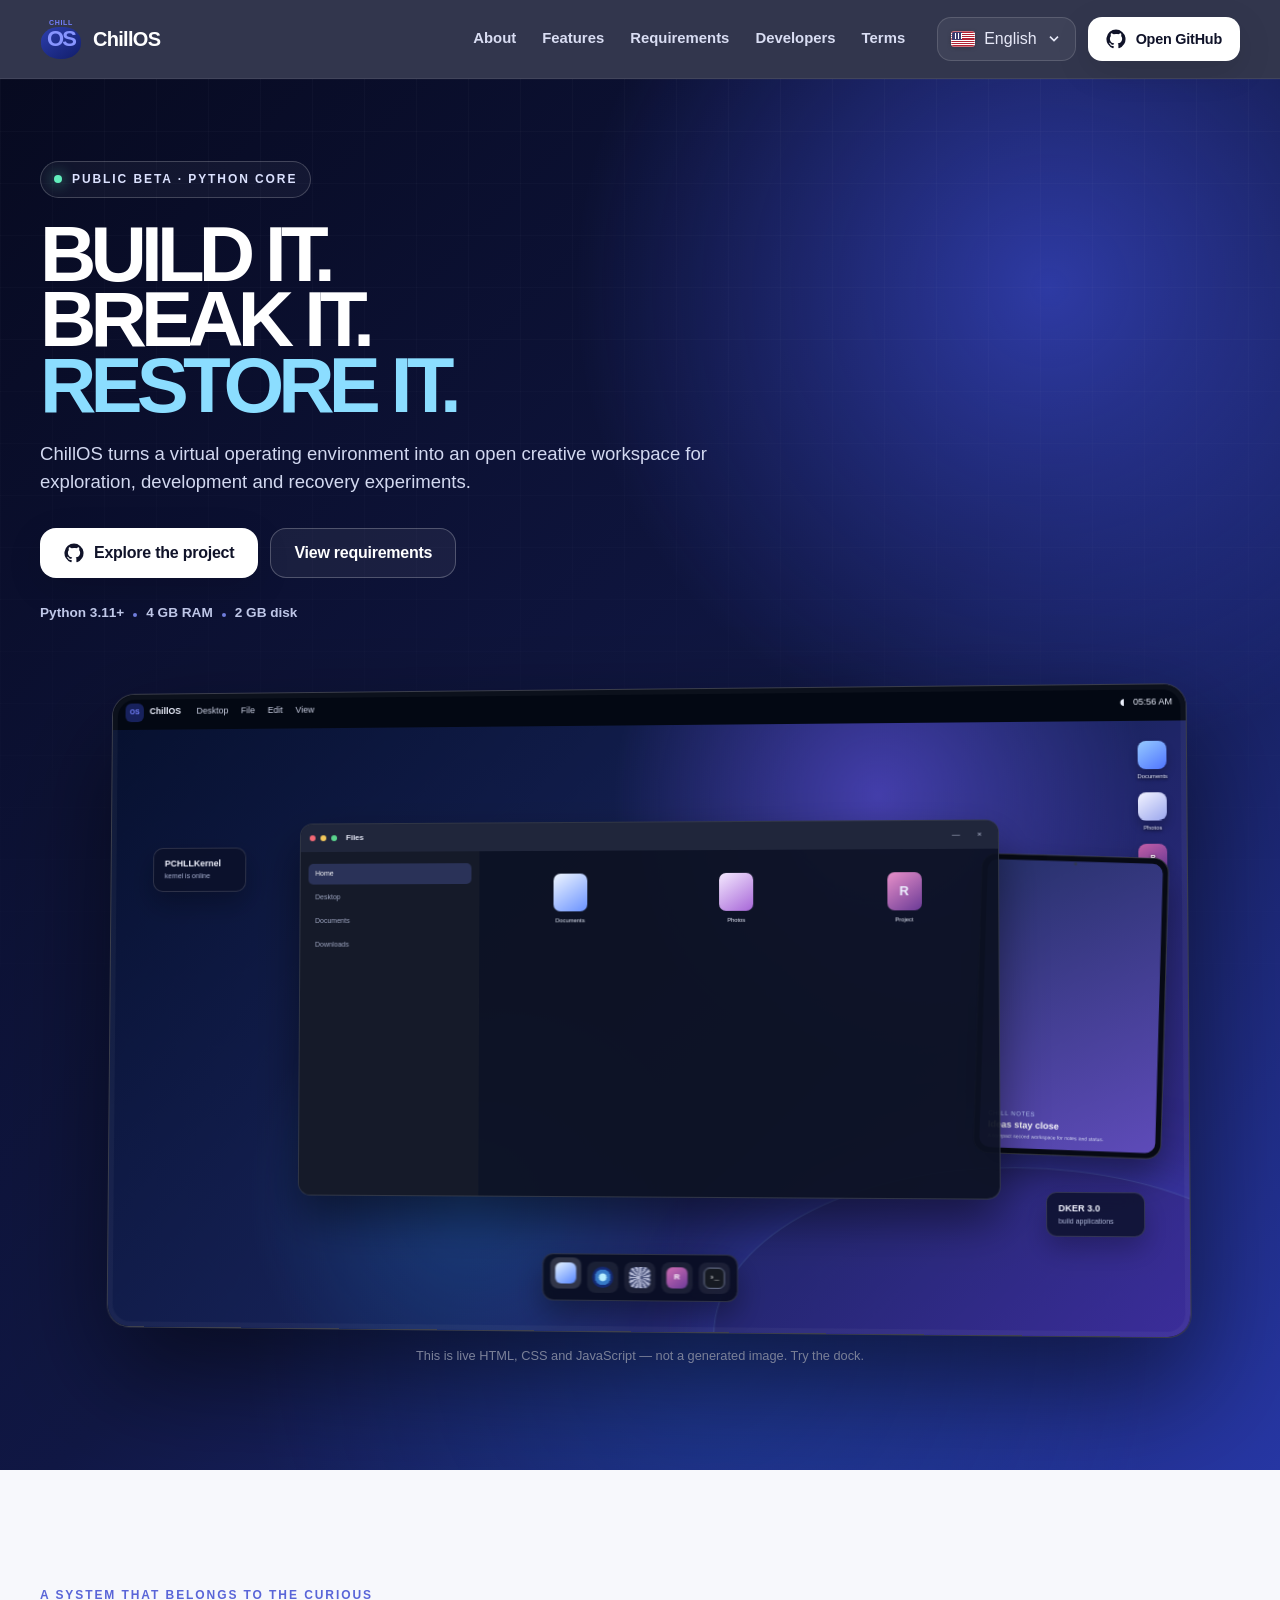
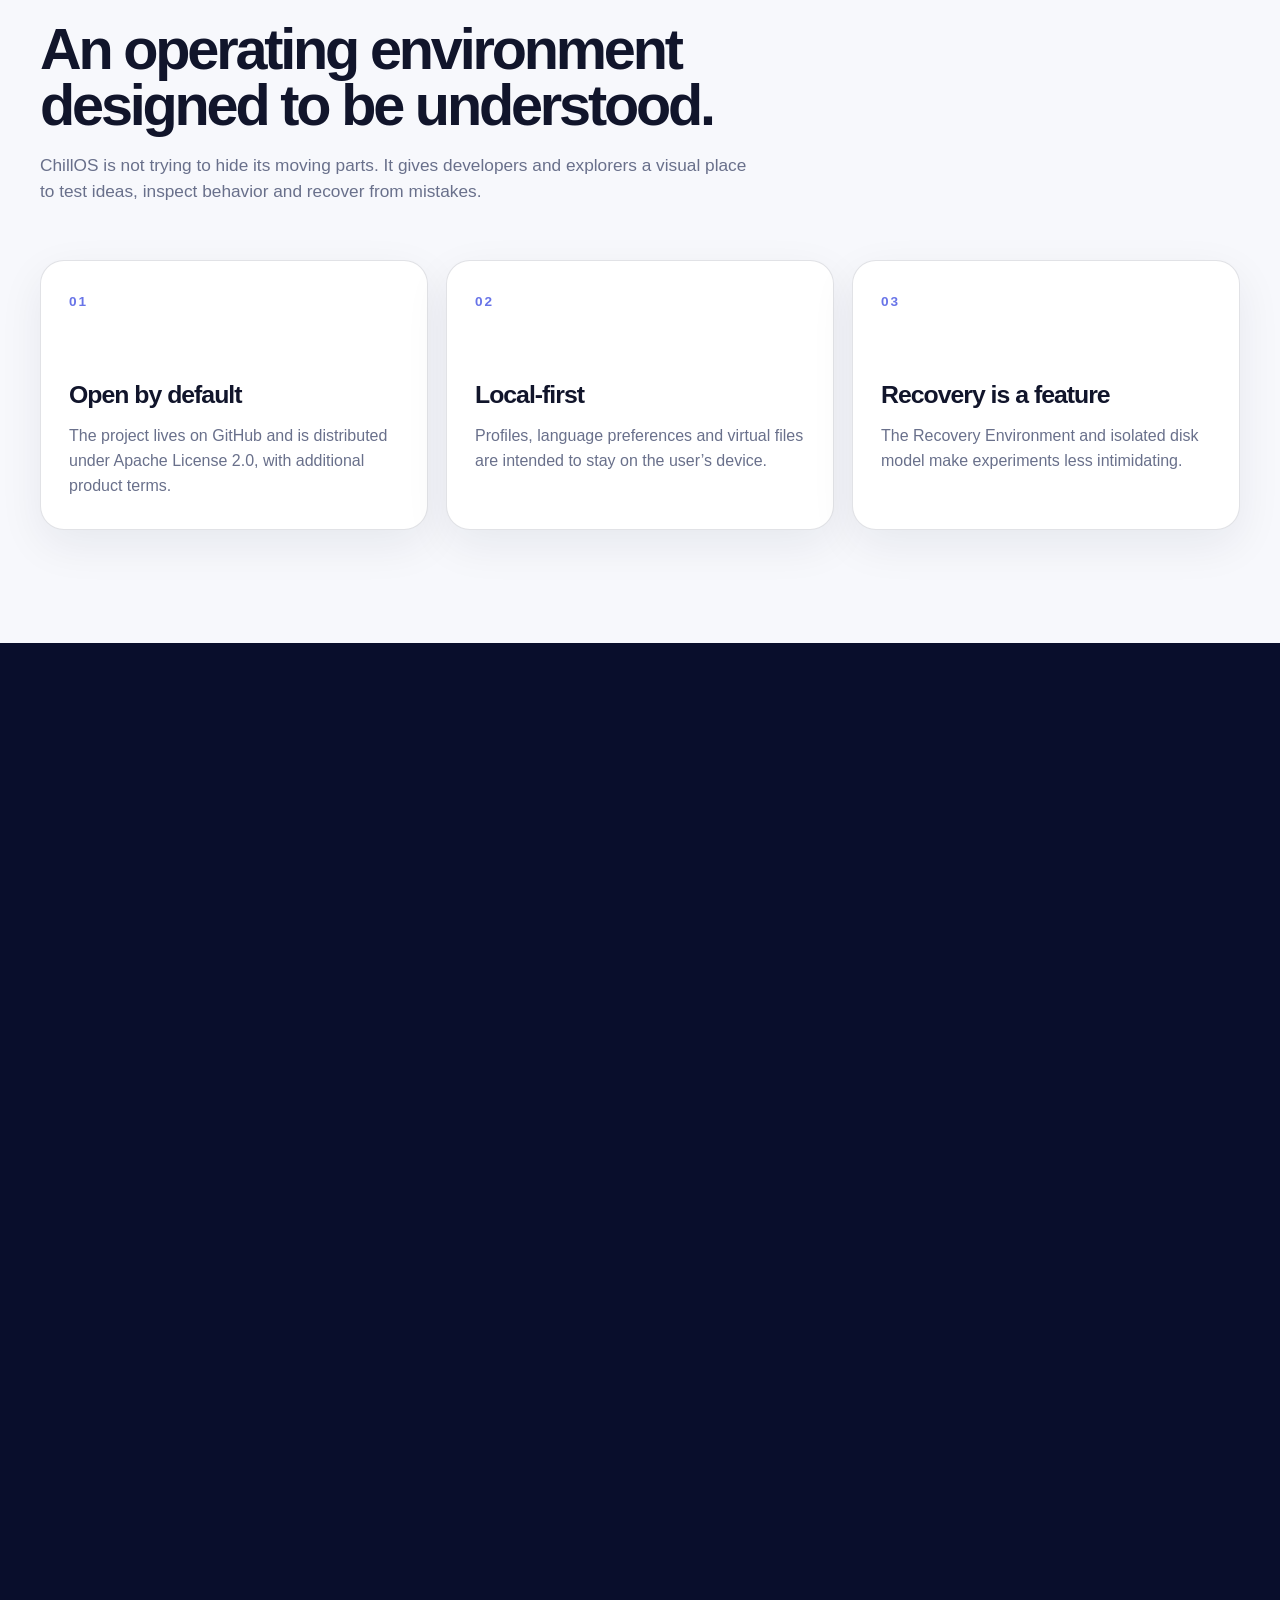
==== index.html @ 925805f4 "Add files via upload" ====
<!doctype html>
<html class="no-js" lang="en">
<head>
<meta charset="utf-8"/>
<meta content="width=device-width, initial-scale=1" name="viewport"/>
<meta content="#111a46" name="theme-color"/>
<meta content="ChillOS Python Core — an open, experimental virtual operating environment built with Python." name="description"/>
<meta content="ChillOS Python Core" property="og:title"/>
<meta content="Build, break and restore a virtual operating environment written in Python." property="og:description"/>
<meta content="website" property="og:type"/>
<title>ChillOS Python Core</title>
<link href="assets/icons/favicon.svg" rel="icon" type="image/svg+xml"/><link href="assets/css/site.css" rel="stylesheet"/>
<script>document.documentElement.classList.replace('no-js','js');</script>
</head>
<body data-page="index">
<div class="region-warning" hidden="" id="ruAccessWarning">
<div class="region-warning__inner">
<svg aria-hidden="true" viewbox="0 0 24 24"><path d="M12 3 2 21h20L12 3Zm0 5.4 1 7.2h-2l1-7.2ZM12 19a1.25 1.25 0 1 1 0-2.5A1.25 1.25 0 0 1 12 19Z"></path></svg>
<div>
<strong data-i18n="geo.ru.title">Possible access restrictions</strong>
<span data-i18n="geo.ru.text">In Russia, the site may be restricted by Roskomnadzor — “Roskompozor”, as the project author calls it.</span>
</div>
<button aria-label="Dismiss warning" class="icon-button" data-dismiss="ru-warning" data-i18n-aria-label="common.dismiss" type="button">×</button>
</div>
</div>
<header class="site-header" id="top">
<div class="shell site-header__inner">
<a aria-label="ChillOS home" class="brand notranslate" href="index.html">
<span aria-hidden="true" class="brand__mark"><small>CHILL</small><strong>OS</strong></span>
<span class="brand__name">ChillOS</span>
</a>
<button aria-controls="primaryNav" aria-expanded="false" class="mobile-menu-button" type="button">
<span></span><span></span><span></span><span class="sr-only" data-i18n="common.menu">Menu</span>
</button>
<nav aria-label="Primary navigation" class="primary-nav" id="primaryNav">
<a data-i18n="nav.about" href="#about">About</a>
<a data-i18n="nav.features" href="#features">Features</a>
<a data-i18n="nav.requirements" href="#requirements">Requirements</a>
<a data-i18n="nav.developers" href="developers.html">Developers</a>
<a data-i18n="nav.terms" href="terms.html">Terms</a>
</nav>
<div class="header-actions">
<div class="language-picker" data-language-picker="">
<button aria-expanded="false" aria-haspopup="listbox" class="language-picker__button" type="button">
<span aria-hidden="true" class="language-flag flag--en" data-current-flag=""></span>
<span data-current-language="">English</span>
<svg aria-hidden="true" viewbox="0 0 20 20"><path d="m5 7 5 5 5-5"></path></svg>
</button>
<div class="language-picker__menu" hidden="" role="listbox">
<button data-locale="en" role="option" type="button"><span class="language-flag flag--en"></span>English</button>
<button data-locale="uk" role="option" type="button"><span class="language-flag flag--uk"></span>Українська</button>
<button data-locale="ru" role="option" type="button"><span class="language-flag flag--ru"></span>Русский</button>
<button data-locale="be" role="option" type="button"><span class="language-flag flag--be"></span>Беларуская</button>
<button data-locale="kk" role="option" type="button"><span class="language-flag flag--kk"></span>Қазақша</button>
</div>
</div>
<a class="button button--light button--compact github-button" href="https://github.com/chillosprod/chillos-python-core" rel="noopener noreferrer" target="_blank">
<svg aria-hidden="true" viewbox="0 0 24 24"><path d="M12 .7a11.5 11.5 0 0 0-3.64 22.4c.58.11.79-.25.79-.56v-2.2c-3.22.7-3.9-1.37-3.9-1.37-.52-1.34-1.29-1.7-1.29-1.7-1.05-.72.08-.7.08-.7 1.17.08 1.78 1.2 1.78 1.2 1.04 1.78 2.72 1.27 3.38.97.1-.75.4-1.27.74-1.56-2.57-.29-5.27-1.29-5.27-5.73 0-1.27.45-2.3 1.2-3.12-.12-.3-.52-1.48.11-3.08 0 0 .98-.31 3.16 1.19A11 11 0 0 1 12 6.05c.98 0 1.96.13 2.88.39 2.19-1.5 3.16-1.19 3.16-1.19.63 1.6.23 2.78.11 3.08.75.82 1.2 1.85 1.2 3.12 0 4.45-2.7 5.43-5.28 5.72.42.36.79 1.07.79 2.15v3.2c0 .31.21.68.8.56A11.5 11.5 0 0 0 12 .7Z" fill="currentColor"></path></svg>
<span data-i18n="nav.github">Open GitHub</span>
</a>
</div>
</div>
</header>
<main>
<section class="hero">
<div class="shell hero__grid">
<div class="hero__copy">
<div class="eyebrow"><span class="status-dot"></span><span data-i18n="hero.eyebrow">Public Beta · Python Core</span></div>
<h1 data-i18n-html="hero.title">Build it.<br/>Break it.<br/><span>Restore it.</span></h1>
<p class="hero__lead" data-i18n="hero.lead">ChillOS turns a virtual operating environment into an open creative workspace for exploration, development and recovery experiments.</p>
<div class="hero__actions">
<a class="button button--light" href="https://github.com/chillosprod/chillos-python-core" rel="noopener noreferrer" target="_blank">
<svg aria-hidden="true" viewbox="0 0 24 24"><path d="M12 .7a11.5 11.5 0 0 0-3.64 22.4c.58.11.79-.25.79-.56v-2.2c-3.22.7-3.9-1.37-3.9-1.37-.52-1.34-1.29-1.7-1.29-1.7-1.05-.72.08-.7.08-.7 1.17.08 1.78 1.2 1.78 1.2 1.04 1.78 2.72 1.27 3.38.97.1-.75.4-1.27.74-1.56-2.57-.29-5.27-1.29-5.27-5.73 0-1.27.45-2.3 1.2-3.12-.12-.3-.52-1.48.11-3.08 0 0 .98-.31 3.16 1.19A11 11 0 0 1 12 6.05c.98 0 1.96.13 2.88.39 2.19-1.5 3.16-1.19 3.16-1.19.63 1.6.23 2.78.11 3.08.75.82 1.2 1.85 1.2 3.12 0 4.45-2.7 5.43-5.28 5.72.42.36.79 1.07.79 2.15v3.2c0 .31.21.68.8.56A11.5 11.5 0 0 0 12 .7Z" fill="currentColor"></path></svg>
<span data-i18n="hero.github">Explore the project</span>
</a>
<a class="button button--ghost" data-i18n="hero.requirements" href="#requirements">View requirements</a>
</div>
<div aria-label="Minimum requirements" class="hero__facts" data-i18n-aria-label="aria.minimumRequirements">
<span>Python 3.11+</span><span>4 GB RAM</span><span data-i18n="hero.diskFact">2 GB disk</span>
</div>
</div>
<div aria-label="Interactive ChillOS interface simulation" class="hero__demo-wrap" data-i18n-aria-label="aria.systemDemo">
<div class="system-demo" id="systemDemo">
<div class="system-demo__topbar">
<div class="system-demo__brand"><span class="mini-os">OS</span> ChillOS</div>
<div class="system-demo__menus"><span data-i18n="demo.desktop">Desktop</span><span data-i18n="demo.menu.file">File</span><span data-i18n="demo.menu.edit">Edit</span><span data-i18n="demo.menu.view">View</span></div>
<div class="system-demo__status"><span aria-hidden="true">◖</span><span id="demoClock">23:31</span></div>
</div>
<div class="system-demo__desktop">
<div aria-hidden="true" class="desktop-shortcuts">
<div><span class="desktop-icon folder-icon"></span><small data-i18n="demo.documents">Documents</small></div>
<div><span class="desktop-icon image-icon"></span><small data-i18n="demo.photos">Photos</small></div>
<div><span class="desktop-icon ruby-icon">R</span><small data-i18n="demo.rubyIde">Ruby IDE</small></div>
</div>
<div class="demo-window" data-demo-window="">
<div class="demo-window__bar">
<span class="window-dot window-dot--red"></span><span class="window-dot window-dot--yellow"></span><span class="window-dot window-dot--green"></span>
<strong data-demo-title="" data-i18n="demo.files">Files</strong>
<span class="demo-window__spacer"></span>
<button aria-label="Minimize" data-i18n-aria-label="common.minimize" type="button">—</button><button aria-label="Close" data-i18n-aria-label="common.close" type="button">×</button>
</div>
<div class="demo-window__body">
<aside class="demo-window__sidebar">
<span class="active" data-i18n="demo.home">Home</span>
<span data-i18n="demo.desktop">Desktop</span>
<span data-i18n="demo.documents">Documents</span>
<span data-i18n="demo.downloads">Downloads</span>
</aside>
<div class="demo-window__content" data-demo-content="">
<div class="file-card"><span class="file-card__icon doc"></span><small data-i18n="demo.documents">Documents</small></div>
<div class="file-card"><span class="file-card__icon photo"></span><small data-i18n="demo.photos">Photos</small></div>
<div class="file-card"><span class="file-card__icon project">R</span><small data-i18n="demo.project">Project</small></div>
</div>
</div>
</div>
<div class="demo-chip demo-chip--kernel"><strong>PCHLLKernel</strong><small data-i18n="demo.kernel">kernel is online</small></div>
<div class="demo-chip demo-chip--dker"><strong>DKER 3.0</strong><small data-i18n="demo.dker">build applications</small></div>
<div class="demo-tablet" id="geoTablet">
<div class="demo-tablet__camera"></div>
<div class="demo-tablet__screen">
<span class="tablet-label" data-i18n="demo.tabletLabel">Chill Notes</span>
<strong data-i18n="demo.tabletTitle">Ideas stay close</strong>
<small data-i18n="demo.tabletText">A compact second workspace for notes and status.</small>
</div>
</div>
<div aria-label="Demo applications" class="demo-dock" data-i18n-aria-label="aria.demoApps" role="toolbar">
<button aria-label="Files" class="active" data-demo-app="files" data-i18n-aria-label="demo.files" type="button"><span class="dock-icon dock-icon--files"></span></button>
<button aria-label="Browser" data-demo-app="browser" data-i18n-aria-label="demo.browser" type="button"><span class="dock-icon dock-icon--browser"></span></button>
<button aria-label="Settings" data-demo-app="settings" data-i18n-aria-label="demo.settings" type="button"><span class="dock-icon dock-icon--settings"></span></button>
<button aria-label="Ruby IDE" data-demo-app="ruby" data-i18n-aria-label="demo.rubyIde" type="button"><span class="dock-icon dock-icon--ruby">R</span></button>
<button aria-label="Terminal" data-demo-app="terminal" data-i18n-aria-label="demo.terminal" type="button"><span class="dock-icon dock-icon--terminal">›_</span></button>
</div>
</div>
</div>
<p class="demo-caption" data-i18n="demo.caption">This is live HTML, CSS and JavaScript — not a generated image. Try the dock.</p>
</div>
</div>
</section>
<aside class="ua-support" hidden="" id="uaSupportWidget">
<button aria-label="Close" class="ua-support__close" data-dismiss="ua-support" data-i18n-aria-label="common.close" type="button">×</button>
<span aria-hidden="true" class="ua-support__flag"></span>
<div>
<strong data-i18n="geo.ua.widgetTitle">Support Ukraine</strong>
<p data-i18n="geo.ua.widgetText">A verified way to support Ukraine’s defenders through the Come Back Alive Foundation.</p>
<a data-i18n="geo.ua.widgetAction" href="https://savelife.in.ua/en/donate-en/" rel="noopener noreferrer" target="_blank">Open the official donation page</a>
</div>
</aside>
<section class="section section--light" id="about">
<div class="shell">
<div class="section-heading">
<span class="kicker" data-i18n="about.kicker">A system that belongs to the curious</span>
<h2 data-i18n="about.title">An operating environment designed to be understood.</h2>
<p data-i18n="about.lead">ChillOS is not trying to hide its moving parts. It gives developers and explorers a visual place to test ideas, inspect behavior and recover from mistakes.</p>
</div>
<div class="value-grid">
<article class="value-card">
<span class="value-card__number">01</span>
<h3 data-i18n="about.openTitle">Open by default</h3>
<p data-i18n="about.openText">The project lives on GitHub and is distributed under Apache License 2.0, with additional product terms.</p>
</article>
<article class="value-card">
<span class="value-card__number">02</span>
<h3 data-i18n="about.localTitle">Local-first</h3>
<p data-i18n="about.localText">Profiles, language preferences and virtual files are intended to stay on the user’s device.</p>
</article>
<article class="value-card">
<span class="value-card__number">03</span>
<h3 data-i18n="about.recoveryTitle">Recovery is a feature</h3>
<p data-i18n="about.recoveryText">The Recovery Environment and isolated disk model make experiments less intimidating.</p>
</article>
</div>
</div>
</section>
<section class="section section--dark" id="features">
<div class="shell">
<div class="section-heading section-heading--center">
<span class="kicker" data-i18n="features.kicker">Core capabilities</span>
<h2 data-i18n="features.title">A small system with deliberately visible layers.</h2>
</div>
<div class="feature-stack">
<article class="feature-panel feature-panel--wide">
<div class="feature-panel__copy">
<span class="feature-tag">INMORE Windows</span>
<h3 data-i18n="features.shellTitle">A desktop shell that feels coherent.</h3>
<p data-i18n="features.shellText">Windows, the dock, desktop shortcuts, settings and built-in applications share one visual language and one global locale.</p>
</div>
<div aria-hidden="true" class="mini-window-stack">
<div class="mini-window mini-window--back"></div>
<div class="mini-window mini-window--front"><span></span><span></span><span></span></div>
</div>
</article>
<div class="feature-grid">
<article class="feature-panel">
<div aria-hidden="true" class="feature-icon feature-icon--kernel">K</div>
<span class="feature-tag">PCHLLKernel</span>
<h3 data-i18n="features.kernelTitle">A visible kernel layer.</h3>
<p data-i18n="features.kernelText">System state, boot flow and host integration are represented as parts of the environment instead of hidden magic.</p>
</article>
<article class="feature-panel">
<div aria-hidden="true" class="feature-icon feature-icon--recovery">↻</div>
<span class="feature-tag" data-i18n="features.recoveryTag">Recovery</span>
<h3 data-i18n="features.recoveryTitle">Break things without losing the plot.</h3>
<p data-i18n="features.recoveryText">Startup repair, recovery tools and an isolated virtual disk provide a clear route back.</p>
</article>
</div>
<article class="feature-panel feature-panel--code">
<div class="feature-panel__copy">
<span class="feature-tag">DKER 3.0</span>
<h3 data-i18n="features.dkerTitle">A framework for native-feeling ChillOS apps.</h3>
<p data-i18n="features.dkerText">Build interfaces, register modules and work with system libraries while respecting the project’s framework and branding rules.</p>
<a class="text-link" data-i18n="features.dkerLink" href="developers.html">Read the developer rules</a>
</div>
<pre aria-label="DKER 3.0 example" class="code-card notranslate" data-i18n-aria-label="aria.dkerExample"><code><span class="code-muted">from</span> dker <span class="code-muted">import</span> App, Window

app = App(<span class="code-string" data-i18n="demo.codeHello">"Hello ChillOS"</span>)
window = Window(size=(720, 460))
window.mount(app)
<span hidden="" id="uaDonateCode">
<span class="code-comment" data-i18n="code.ua.comment"># Ukraine region: support a trusted initiative</span>
app.link(<span class="code-string">"Повернись живим"</span>, <span class="code-string">"https://savelife.in.ua"</span>)</span>
app.run()</code></pre>
</article>
<article class="feature-panel feature-panel--github">
<div>
<span class="feature-tag" data-i18n="features.sourceTag">Source of truth</span>
<h3 data-i18n="features.githubTitle">No fake web demo. Inspect the real project.</h3>
<p data-i18n="features.githubText">The old interface trial has been removed. Releases, source code and project history belong on GitHub.</p>
</div>
<a class="button button--light" href="https://github.com/chillosprod/chillos-python-core" rel="noopener noreferrer" target="_blank">
<svg aria-hidden="true" viewbox="0 0 24 24"><path d="M12 .7a11.5 11.5 0 0 0-3.64 22.4c.58.11.79-.25.79-.56v-2.2c-3.22.7-3.9-1.37-3.9-1.37-.52-1.34-1.29-1.7-1.29-1.7-1.05-.72.08-.7.08-.7 1.17.08 1.78 1.2 1.78 1.2 1.04 1.78 2.72 1.27 3.38.97.1-.75.4-1.27.74-1.56-2.57-.29-5.27-1.29-5.27-5.73 0-1.27.45-2.3 1.2-3.12-.12-.3-.52-1.48.11-3.08 0 0 .98-.31 3.16 1.19A11 11 0 0 1 12 6.05c.98 0 1.96.13 2.88.39 2.19-1.5 3.16-1.19 3.16-1.19.63 1.6.23 2.78.11 3.08.75.82 1.2 1.85 1.2 3.12 0 4.45-2.7 5.43-5.28 5.72.42.36.79 1.07.79 2.15v3.2c0 .31.21.68.8.56A11.5 11.5 0 0 0 12 .7Z" fill="currentColor"></path></svg>
<span data-i18n="nav.github">Open GitHub</span>
</a>
</article>
</div>
</div>
</section>
<section class="section section--requirements" id="requirements">
<div class="shell requirements-layout">
<div class="section-heading">
<span class="kicker" data-i18n="requirements.kicker">Before installation</span>
<h2 data-i18n="requirements.title">Know what the environment expects.</h2>
<p data-i18n="requirements.lead">Minimum hardware is enough to launch ChillOS, while the recommended setup keeps multimedia and complex pages smoother.</p>
<a class="text-link" data-i18n="requirements.termsLink" href="terms.html">Read the full Terms of Use</a>
</div>
<div class="requirements-card">
<div class="requirements-card__head">
<span data-i18n="requirements.item">Component</span><span data-i18n="requirements.minimum">Minimum</span><span data-i18n="requirements.recommended">Recommended</span>
</div>
<div><strong data-i18n="requirements.python">Runtime</strong><span>Python 3.11+</span><span data-i18n="requirements.pythonRec">Current stable Python</span></div>
<div><strong data-i18n="requirements.ram">Memory</strong><span>4 GB RAM</span><span>8 GB RAM</span></div>
<div><strong data-i18n="requirements.disk">Storage</strong><span>2 GB</span><span data-i18n="requirements.diskRec">SSD · 4+ GB free</span></div>
<div><strong data-i18n="requirements.display">Display</strong><span>1366 × 768</span><span>Full HD</span></div>
</div>
</div>
</section>
<section class="section section--news" id="news">
<div class="shell news-layout">
<div class="section-heading">
<span class="kicker" data-i18n="news.kicker">Project news</span>
<h2 data-i18n="news.title">The website now lives with the project’s lead creator.</h2>
<p data-i18n="news.text">The official ChillOS website is now fully maintained on the domain of its lead creator, Alexander Tihomirov. The source project remains public on GitHub.</p>
</div>
<article class="contact-card">
<span class="contact-card__label" data-i18n="news.contact">Direct contact</span>
<h3 data-i18n="news.creator">Alexander Tihomirov · Lead developer</h3>
<a href="https://t.me/feelourlife" rel="noopener noreferrer" target="_blank"><span data-i18n="common.telegram">Telegram</span><strong>@feelourlife</strong></a>
<a href="mailto:tihomirovsmile@gmail.com"><span data-i18n="common.email">Email</span><strong>tihomirovsmile@gmail.com</strong></a>
</article>
</div>
</section>
<section class="section section--cta">
<div class="shell cta-card">
<div>
<span class="kicker" data-i18n="cta.kicker">Ready to inspect it?</span>
<h2 data-i18n="cta.title">The code is the most honest product tour.</h2>
</div>
<div class="cta-card__actions">
<a class="button button--light" data-i18n="cta.github" href="https://github.com/chillosprod/chillos-python-core" rel="noopener noreferrer" target="_blank">Open the repository</a>
<a class="button button--ghost" data-i18n="cta.developers" href="developers.html">Developer guide</a>
</div>
</div>
</section>
</main>
<footer class="site-footer">
<div class="shell site-footer__grid">
<div>
<a class="brand brand--footer notranslate" href="#top"><span class="brand__mark"><small>CHILL</small><strong>OS</strong></span><span class="brand__name">ChillOS</span></a>
<p data-i18n="footer.description">An experimental virtual operating environment built in Python and based in Kyiv, Ukraine.</p>
<p class="font-note"><span data-i18n="footer.font">The official default interface font is Google Sans.</span> <a data-i18n="footer.fontLink" href="https://fonts.google.com/specimen/Google+Sans" rel="noopener noreferrer" target="_blank">View the font page</a>.</p>
</div>
<div class="footer-links">
<strong data-i18n="footer.project">Project</strong>
<a data-i18n="nav.features" href="#features">Features</a>
<a data-i18n="nav.requirements" href="#requirements">Requirements</a>
<a data-i18n="footer.github" href="https://github.com/chillosprod/chillos-python-core" rel="noopener noreferrer" target="_blank">GitHub</a>
</div>
<div class="footer-links">
<strong data-i18n="footer.legal">Legal</strong>
<a data-i18n="nav.terms" href="terms.html">Terms</a>
<a data-i18n="nav.developers" href="developers.html">Developers</a>
<a data-i18n="footer.dmca" href="dmca.html">DMCA</a>
</div>
<div class="footer-links">
<strong data-i18n="footer.contact">Contact</strong>
<a href="https://t.me/feelourlife" rel="noopener noreferrer" target="_blank">@feelourlife</a>
<a href="mailto:tihomirovsmile@gmail.com">tihomirovsmile@gmail.com</a>
</div>
</div>
<div class="shell site-footer__bottom">
<span data-i18n="footer.copyright">© 2026 ChillOS Development Team</span>
<span data-i18n="footer.location">Kyiv, Ukraine</span>
<span class="geo-status" data-i18n="footer.geoPending" id="geoStatus">Regional mode: detecting…</span>
<button aria-label="Hidden Kazakhstan flag" class="kz-secret-flag" data-i18n-aria-label="common.hiddenKzFlag" hidden="" id="kzSecretFlag" type="button">
<span class="kz-secret-flag__sun"></span>
<span aria-hidden="true" class="kz-secret-flag__eyes"><i></i><i></i></span>
</button>
</div>
<div aria-label="Hidden embroidered handkerchief" class="kz-kerchief" data-i18n-aria-label="common.hiddenKerchief" hidden="" id="kzKerchief">
<div class="kz-kerchief__cloth"><span data-i18n="kz.dragHint">Pull the edge</span></div>
<button aria-label="Drag the handkerchief edge" class="kz-kerchief__edge" data-i18n-aria-label="common.dragKerchief" type="button"></button>
<div class="kz-kerchief__letter">Спасибо вам, казахи, за поддержку родины проекта — Украины!</div>
</div>
</footer>
<div aria-hidden="true" class="celebration" hidden="" id="kzFlagCelebration">
<div class="celebration__flag celebration__flag--kz"><span></span></div>
<p>Жақсылық жасап, Украинаға қолдау көрсетіп жүрген қазақстандықтарға рақмет!</p>
</div>
<div aria-hidden="true" class="celebration celebration--unity" hidden="" id="kzUnityCelebration">
<div class="unity-message">Спасибо вам, казахи, за поддержку родины проекта — Украины!</div>
<div aria-hidden="true" class="unity-flags"><span class="unity-flag unity-flag--kz"></span><svg viewbox="0 0 64 48"><path d="M11 22 22 12l9 7 7-5 15 12-8 12-8-5-6 7-8-9-5 4-7-13Z" fill="none" stroke="currentColor" stroke-linejoin="round" stroke-width="4"></path><path d="m21 14 8 8 8-6" fill="none" stroke="currentColor" stroke-linecap="round" stroke-width="4"></path></svg><span class="unity-flag unity-flag--ua"></span></div>
</div>
<div aria-labelledby="belarusLanguageTitle" aria-modal="true" class="language-choice-modal" hidden="" id="belarusLanguageModal" role="dialog">
<div class="language-choice-modal__card">
<span aria-hidden="true" class="language-flag flag--be language-choice-modal__flag"></span>
<h2 data-i18n="lang.modal.title" id="belarusLanguageTitle">Choose your language</h2>
<p data-i18n="lang.modal.text">For visitors from Belarus, ChillOS does not choose a language automatically. Select the option that is safest and most comfortable for you.</p>
<div class="language-choice-modal__options">
<button data-locale="en" type="button"><span class="language-flag flag--en"></span>English</button>
<button data-locale="be" type="button"><span class="language-flag flag--be"></span>Беларуская</button>
<button data-locale="ru" type="button"><span class="language-flag flag--ru"></span>Русский</button>
<button data-locale="uk" type="button"><span class="language-flag flag--uk"></span>Українська</button>
<button data-locale="kk" type="button"><span class="language-flag flag--kk"></span>Қазақша</button>
</div>
</div>
</div>
<script defer="True" src="assets/js/site.js"></script></body>
</html>
---- assets/css/site.css ----
@font-face{font-family:"Google Sans";src:local("Google Sans"),url("../fonts/GoogleSans.ttf") format("truetype");font-style:normal;font-weight:100 900;font-display:swap;}:root{--font:"Google Sans","Segoe UI",Inter,Arial,sans-serif;--ink:#11152b;--muted:#69708b;--paper:#f7f8fc;--white:#fff;--navy-950:#060a22;--navy-900:#0b1031;--navy-800:#11194a;--navy-700:#192768;--blue:#5965f2;--blue-2:#7a87ff;--cyan:#72d7ff;--border-dark:rgba(255,255,255,.12);--border-light:rgba(15,22,55,.12);--shadow:0 28px 90px rgba(4,8,32,.38);--radius:24px;--shell:min(1200px,calc(100vw - 40px));}*{box-sizing:border-box;}html{scroll-behavior:smooth;}body{margin:0;min-width:320px;color:var(--ink);background:var(--paper);font-family:var(--font);font-size:16px;line-height:1.55;-webkit-font-smoothing:antialiased;}body.modal-open{overflow:hidden;}a{color:inherit;text-decoration:none;}button,input,select{font:inherit;}button{color:inherit;}svg{display:block;}img{max-width:100%;}[hidden]{display:none !important;}.sr-only{position:absolute;width:1px;height:1px;padding:0;margin:-1px;overflow:hidden;clip:rect(0,0,0,0);white-space:nowrap;border:0;}.shell{width:var(--shell);margin-inline:auto;}.region-warning{position:relative;z-index:80;color:#f9fbff;background:linear-gradient(90deg,#161d50,#222d6f);border-bottom:1px solid rgba(255,255,255,.12);}.region-warning__inner{width:var(--shell);min-height:54px;margin:auto;display:flex;align-items:center;gap:14px;padding:9px 0;}.region-warning svg{width:22px;fill:#ffd45a;flex:0 0 auto;}.region-warning strong{display:block;font-size:.9rem;}.region-warning span{display:block;font-size:.82rem;color:#cdd4ff;}.region-warning .icon-button{margin-left:auto;}.site-header{position:sticky;top:0;z-index:70;color:white;background:rgba(7,11,38,.82);border-bottom:1px solid rgba(255,255,255,.08);backdrop-filter:blur(18px);}.site-header__inner{min-height:78px;display:flex;align-items:center;gap:32px;}.brand{display:inline-flex;align-items:center;gap:11px;flex:0 0 auto;}.brand__mark{position:relative;width:42px;height:42px;color:#7380ff;display:grid;place-items:center;line-height:.8;}.brand__mark::before{content:"";position:absolute;inset:9px 1px 1px;border-radius:45% 45% 48% 48%;background:linear-gradient(145deg,#2d3fae,#111d6a);}.brand__mark small{position:absolute;top:2px;font-size:7px;font-weight:800;letter-spacing:.09em;z-index:1;}.brand__mark strong{position:relative;z-index:1;font-size:22px;letter-spacing:-.09em;color:#8895ff;}.brand__name{font-weight:800;font-size:1.25rem;letter-spacing:-.035em;color:white;}.primary-nav{display:flex;align-items:center;gap:26px;margin-left:auto;}.primary-nav a{color:#d9ddf3;font-size:.93rem;font-weight:700;transition:color .2s ease;}.primary-nav a:hover,.primary-nav a:focus-visible{color:white;}.header-actions{display:flex;align-items:center;gap:12px;}.button{display:inline-flex;align-items:center;justify-content:center;gap:10px;min-height:50px;padding:0 23px;border:1px solid transparent;border-radius:16px;font-weight:800;letter-spacing:-.015em;cursor:pointer;transition:transform .2s ease,background .2s ease,border-color .2s ease,box-shadow .2s ease;}.button:hover{transform:translateY(-2px);}.button:focus-visible,button:focus-visible,a:focus-visible{outline:3px solid rgba(114,215,255,.65);outline-offset:3px;}.button svg{width:20px;height:20px;}.button--light{color:#101329;background:white;box-shadow:0 10px 35px rgba(0,0,0,.12);}.button--light:hover{background:#edf0ff;box-shadow:0 16px 45px rgba(0,0,0,.18);}.button--ghost{color:white;border-color:rgba(255,255,255,.24);background:rgba(255,255,255,.06);}.button--ghost:hover{background:rgba(255,255,255,.12);border-color:rgba(255,255,255,.4);}.button--compact{min-height:44px;padding-inline:17px;border-radius:14px;font-size:.9rem;}.icon-button{width:34px;height:34px;border:0;border-radius:10px;background:rgba(255,255,255,.08);cursor:pointer;}.icon-button:hover{background:rgba(255,255,255,.16);}.language-picker{position:relative;}.language-picker__button{min-height:44px;display:flex;align-items:center;gap:9px;padding:0 13px;color:#e7e9f8;border:1px solid rgba(255,255,255,.14);border-radius:14px;background:rgba(255,255,255,.06);cursor:pointer;}.language-picker__button>svg{width:16px;height:16px;fill:none;stroke:currentColor;stroke-width:2;}.language-picker__menu{position:absolute;right:0;top:calc(100% + 10px);width:195px;padding:8px;border:1px solid rgba(255,255,255,.14);border-radius:16px;background:#101632;box-shadow:0 24px 60px rgba(0,0,0,.4);}.language-picker__menu button,.language-choice-modal__options button{width:100%;display:flex;align-items:center;gap:11px;padding:11px 12px;border:0;border-radius:11px;color:#eef0ff;background:transparent;text-align:left;cursor:pointer;}.language-picker__menu button:hover,.language-picker__menu button[aria-selected="true"],.language-choice-modal__options button:hover{background:rgba(122,135,255,.17);}.language-flag{position:relative;width:24px;height:16px;border:1px solid rgba(255,255,255,.35);border-radius:3px;overflow:hidden;flex:0 0 auto;box-shadow:0 1px 4px rgba(0,0,0,.2);}.flag--en{background:repeating-linear-gradient(to bottom,#b22234 0 7.69%,#fff 7.69% 15.38%)}.flag--en::before{content:"";position:absolute;inset:0 auto auto 0;width:44%;height:54%;background:#3c3b6e}.flag--en::after{content:"";position:absolute;left:1.5px;top:1px;width:8px;height:6px;background-image:radial-gradient(circle,#fff 0 .65px,transparent .8px);background-size:3px 2px;background-position:0 0}.flag--uk{background:linear-gradient(#1f7ddd 0 50%,#ffd23f 50%);}.flag--ru{background:linear-gradient(#fff 0 33.33%,#1c57a7 33.33% 66.66%,#d52b1e 66.66%);}.flag--be{background:linear-gradient(to right,#fff 0 18%,transparent 18%),linear-gradient(#c8313e 0 66.66%,#4aa657 66.66%);}.flag--be::before{content:"";position:absolute;inset:0 auto 0 0;width:18%;background:repeating-linear-gradient(135deg,#c8313e 0 1px,#fff 1px 2px,#c8313e 2px 3px,#fff 3px 4px);}.flag--kk{background:#42bdd0;}.flag--kk::after{content:"";position:absolute;width:6px;height:6px;border-radius:50%;background:#f6c945;top:4px;left:9px;box-shadow:0 4px 0 -2px #f6c945;}.mobile-menu-button{display:none;margin-left:auto;width:43px;height:43px;padding:10px;border:1px solid rgba(255,255,255,.14);border-radius:12px;background:rgba(255,255,255,.06);}.mobile-menu-button span:not(.sr-only){display:block;width:100%;height:2px;margin:4px 0;background:white;}.hero{position:relative;overflow:hidden;color:white;background:radial-gradient(circle at 82% 15%,rgba(74,92,255,.52),transparent 30%),radial-gradient(circle at 55% 90%,rgba(34,95,210,.28),transparent 32%),linear-gradient(135deg,#070a20 0%,#101744 54%,#2636a4 100%);}.hero::after{content:"";position:absolute;inset:0;pointer-events:none;background-image:linear-gradient(rgba(255,255,255,.025) 1px,transparent 1px),linear-gradient(90deg,rgba(255,255,255,.025) 1px,transparent 1px);background-size:52px 52px;mask-image:linear-gradient(to bottom,black,transparent 85%);}.hero__grid{position:relative;z-index:1;min-height:760px;display:grid;grid-template-columns:.85fr 1.25fr;align-items:center;gap:54px;padding:74px 0 92px;}.eyebrow,.kicker{display:inline-flex;align-items:center;gap:10px;font-size:.75rem;text-transform:uppercase;letter-spacing:.16em;font-weight:900;}.eyebrow{padding:8px 13px;border:1px solid rgba(255,255,255,.2);border-radius:999px;color:#dce2ff;background:rgba(255,255,255,.045);}.status-dot{width:8px;height:8px;border-radius:50%;background:#62efbc;box-shadow:0 0 14px rgba(98,239,188,.8);}.hero h1{margin:24px 0 22px;font-size:clamp(3.5rem,6.1vw,6.7rem);line-height:.84;letter-spacing:-.075em;text-transform:uppercase;}.hero h1 span{color:#8bddff;}.hero__lead{max-width:580px;margin:0;color:#d2d8f0;font-size:clamp(1.06rem,1.45vw,1.25rem);line-height:1.5;}.hero__actions{display:flex;flex-wrap:wrap;gap:12px;margin-top:32px;}.hero__facts{display:flex;flex-wrap:wrap;gap:12px 22px;margin-top:24px;color:#bfc7e8;font-size:.85rem;font-weight:700;}.hero__facts span{position:relative;}.hero__facts span + span::before{content:"";position:absolute;width:4px;height:4px;left:-13px;top:50%;border-radius:50%;background:#6f7ddd;}.hero__demo-wrap{min-width:0;}.system-demo{position:relative;border:1px solid rgba(255,255,255,.2);border-radius:23px;overflow:hidden;background:#0a0e1e;box-shadow:0 45px 110px rgba(0,0,0,.52);transform:perspective(1100px) rotateY(-2deg) rotateX(1deg);transform-origin:center;}.system-demo::before{content:"";position:absolute;inset:0;z-index:12;pointer-events:none;border-radius:inherit;box-shadow:inset 0 0 0 5px rgba(255,255,255,.035);}.system-demo__topbar{height:36px;display:flex;align-items:center;padding:0 13px;gap:16px;color:#eef2ff;background:rgba(4,8,19,.96);font-size:9px;}.system-demo__brand{font-weight:800;display:flex;align-items:center;gap:6px;}.mini-os{width:19px;height:19px;display:grid;place-items:center;color:#7683ff;font-size:7px;background:#17215c;border-radius:6px;}.system-demo__menus{display:flex;gap:13px;color:#ccd1e4;}.system-demo__status{margin-left:auto;display:flex;align-items:center;gap:8px;}.system-demo__desktop{position:relative;aspect-ratio:16 / 9;min-height:350px;overflow:hidden;background:radial-gradient(circle at 72% 12%,rgba(113,90,255,.5),transparent 28%),radial-gradient(circle at 34% 78%,rgba(31,130,217,.26),transparent 26%),linear-gradient(135deg,#071130,#17235a 55%,#3b2d9a);}.system-demo__desktop::after{content:"";position:absolute;width:55%;height:55%;right:-12%;bottom:-28%;border-radius:50%;border:1px solid rgba(127,190,255,.19);box-shadow:0 0 90px rgba(72,100,255,.24);}.desktop-shortcuts{position:absolute;z-index:2;right:18px;top:20px;display:grid;gap:11px;}.desktop-shortcuts>div{display:grid;justify-items:center;gap:3px;color:#e9edff;font-size:7px;text-shadow:0 1px 3px #000;}.desktop-icon{width:28px;height:28px;border-radius:8px;display:grid;place-items:center;box-shadow:0 6px 10px rgba(0,0,0,.2);}.folder-icon{background:linear-gradient(145deg,#96caff,#4f74ff);}.image-icon{background:linear-gradient(145deg,#f3f4ff,#9aa6ee);}.ruby-icon{color:white;font-weight:900;background:linear-gradient(145deg,#c760a9,#663898);}.demo-window{position:absolute;z-index:5;left:18%;top:16%;width:65%;height:62%;border:1px solid rgba(255,255,255,.15);border-radius:13px;overflow:hidden;background:rgba(12,17,35,.94);box-shadow:0 22px 45px rgba(0,0,0,.45);}.demo-window__bar{height:28px;display:flex;align-items:center;gap:5px;padding:0 9px;color:#e8ebf9;background:#20263b;font-size:8px;}.window-dot{width:6px;height:6px;border-radius:50%;}.window-dot--red{background:#f36875;}.window-dot--yellow{background:#f2c75b;}.window-dot--green{background:#5ad38d;}.demo-window__bar strong{margin-left:4px;}.demo-window__bar button{width:18px;height:18px;border:0;color:#bec5dc;background:transparent;padding:0;}.demo-window__spacer{flex:1;}.demo-window__body{height:calc(100% - 28px);display:grid;grid-template-columns:26% 1fr;}.demo-window__sidebar{padding:12px 8px;display:flex;flex-direction:column;gap:3px;color:#9fa7c2;background:#151a29;font-size:7px;}.demo-window__sidebar span{padding:5px 7px;border-radius:5px;}.demo-window__sidebar .active{color:white;background:rgba(120,136,255,.22);}.demo-window__content{padding:14px;display:grid;grid-template-columns:repeat(3,minmax(0,1fr));gap:10px;align-content:start;color:#ecf0ff;font-size:7px;}.file-card{display:grid;justify-items:center;gap:5px;padding:8px 4px;border:1px solid transparent;border-radius:8px;}.file-card:hover{border-color:rgba(255,255,255,.14);background:rgba(255,255,255,.05);}.file-card__icon{width:34px;height:38px;border-radius:7px;display:grid;place-items:center;font-weight:900;font-size:13px;}.file-card__icon.doc{background:linear-gradient(145deg,#eff6ff,#6a92ff);}.file-card__icon.photo{background:linear-gradient(145deg,#f4e9ff,#a766d8);}.file-card__icon.project{background:linear-gradient(145deg,#e890c9,#6a3a96);}.demo-chip{position:absolute;z-index:7;min-width:96px;padding:9px 11px;border:1px solid rgba(255,255,255,.14);border-radius:10px;color:#f2f4ff;background:rgba(12,17,41,.82);backdrop-filter:blur(10px);box-shadow:0 12px 26px rgba(0,0,0,.25);}.demo-chip strong,.demo-chip small{display:block;}.demo-chip strong{font-size:9px;}.demo-chip small{color:#aeb7d7;font-size:7px;}.demo-chip--kernel{left:4%;top:20%;}.demo-chip--dker{right:4%;bottom:16%;}.demo-dock{position:absolute;z-index:8;left:50%;bottom:5%;transform:translateX(-50%);display:flex;gap:6px;padding:7px;border:1px solid rgba(255,255,255,.15);border-radius:11px;background:rgba(7,10,24,.84);backdrop-filter:blur(12px);box-shadow:0 14px 30px rgba(0,0,0,.34);}.demo-dock button{width:31px;height:31px;display:grid;place-items:center;padding:0;border:0;border-radius:8px;background:rgba(255,255,255,.07);cursor:pointer;transition:transform .18s ease,background .18s ease;}.demo-dock button:hover,.demo-dock button.active{transform:translateY(-4px);background:rgba(255,255,255,.16);}.dock-icon{width:21px;height:21px;display:grid;place-items:center;border-radius:6px;color:white;font-size:8px;font-weight:900;}.dock-icon--files{background:linear-gradient(145deg,#e6f4ff,#5585ff);}.dock-icon--browser{border-radius:50%;background:radial-gradient(circle at center,#b8efff 0 26%,#367ac8 28% 52%,#142a76 54%);}.dock-icon--settings{background:repeating-conic-gradient(#b4b9d5 0 12deg,#4d567e 12deg 24deg);}.dock-icon--ruby{background:linear-gradient(145deg,#d06eb4,#6d3b99);}.dock-icon--terminal{background:#161a22;border:1px solid #6a728d;font-family:monospace;}.demo-tablet{position:absolute;z-index:4;right:2%;top:22%;width:17%;height:49%;padding:5px;border:1px solid rgba(255,255,255,.18);border-radius:15px;background:#070a14;box-shadow:0 18px 35px rgba(0,0,0,.4);transform:rotate(2deg);}.demo-tablet__camera{position:absolute;top:6px;left:50%;width:3px;height:3px;border-radius:50%;background:#30384f;transform:translateX(-50%);z-index:2;}.demo-tablet__screen{height:100%;padding:18px 8px 8px;border-radius:10px;color:white;background:linear-gradient(155deg,#27316b,#5e4bb9);display:flex;flex-direction:column;justify-content:flex-end;}.demo-tablet__screen span,.demo-tablet__screen strong,.demo-tablet__screen small{display:block;}.demo-tablet__screen span{color:#bbcdfc;font-size:6px;text-transform:uppercase;letter-spacing:.1em;}.demo-tablet__screen strong{font-size:9px;line-height:1.2;}.demo-tablet__screen small{margin-top:3px;color:#d4daf3;font-size:5px;line-height:1.35;}.geo-ua .demo-tablet__screen{background:linear-gradient(#1d75cd 0 50%,#f5cf3f 50%);color:#0b2250;}.geo-ua .demo-tablet__screen .tablet-label{color:white;}.geo-ua .demo-tablet__screen small{color:#172347;}.demo-caption{margin:15px 0 0;color:#b9c2e6;text-align:center;font-size:.8rem;}.ua-support{position:fixed;z-index:60;right:18px;bottom:18px;width:min(390px,calc(100vw - 36px));display:grid;grid-template-columns:52px 1fr;gap:14px;padding:17px;color:#0c1f48;border:1px solid rgba(20,52,111,.16);border-radius:20px;background:white;box-shadow:0 28px 80px rgba(4,11,40,.3);}.ua-support__flag{width:52px;height:52px;border-radius:15px;background:linear-gradient(#1675d1 0 50%,#ffd03d 50%);}.ua-support strong{display:block;}.ua-support p{margin:4px 0 7px;color:#56617e;font-size:.82rem;}.ua-support a{color:#174ca9;font-size:.82rem;font-weight:800;text-decoration:underline;text-underline-offset:3px;}.ua-support__close{position:absolute;right:9px;top:8px;width:28px;height:28px;border:0;border-radius:8px;background:#eef1f8;cursor:pointer;}.section{padding:112px 0;}.section--light{background:#f7f8fc;}.section--dark{color:white;background:#090e2c;}.section--requirements{background:#e9ecf8;}.section--news{background:#f7f8fc;}.section--cta{color:white;background:#090e2c;padding-top:30px;}.section-heading{max-width:720px;}.section-heading--center{margin-inline:auto;text-align:center;}.kicker{color:#5965d8;}.section--dark .kicker,.section--cta .kicker{color:#93a0ff;}.section-heading h2,.cta-card h2{margin:14px 0 18px;font-size:clamp(2.35rem,4.5vw,4.5rem);line-height:.98;letter-spacing:-.055em;}.section-heading p{margin:0;color:var(--muted);font-size:1.08rem;}.section--dark .section-heading p{color:#b8c0df;}.value-grid{display:grid;grid-template-columns:repeat(3,1fr);gap:18px;margin-top:55px;}.value-card{min-height:270px;padding:28px;border:1px solid var(--border-light);border-radius:var(--radius);background:white;box-shadow:0 15px 45px rgba(20,26,62,.07);}.value-card__number{display:inline-block;color:#6874e8;font-size:.85rem;font-weight:900;letter-spacing:.14em;}.value-card h3{margin:62px 0 10px;font-size:1.55rem;letter-spacing:-.04em;}.value-card p{margin:0;color:var(--muted);}.feature-stack{display:grid;gap:20px;margin-top:58px;}.feature-grid{display:grid;grid-template-columns:repeat(2,1fr);gap:20px;}.feature-panel{position:relative;min-height:350px;padding:34px;overflow:hidden;border:1px solid var(--border-dark);border-radius:28px;background:linear-gradient(145deg,rgba(255,255,255,.08),rgba(255,255,255,.025));}.feature-panel--wide{min-height:430px;display:grid;grid-template-columns:.85fr 1.15fr;align-items:center;gap:30px;}.feature-panel--code{display:grid;grid-template-columns:.8fr 1.2fr;gap:34px;align-items:center;}.feature-panel--github{min-height:250px;display:flex;align-items:center;justify-content:space-between;gap:38px;background:linear-gradient(120deg,#273998,#4e5de3);}.feature-panel__copy{position:relative;z-index:2;}.feature-tag{display:inline-block;margin-bottom:16px;color:#91a1ff;font-size:.78rem;font-weight:900;letter-spacing:.12em;text-transform:uppercase;}.feature-panel--github .feature-tag{color:#d9ddff;}.feature-panel h3{max-width:580px;margin:0 0 13px;font-size:clamp(1.8rem,3vw,3rem);line-height:1.02;letter-spacing:-.045em;}.feature-panel p{max-width:590px;margin:0;color:#b8c0dc;}.feature-panel--github p{color:#e0e4ff;}.feature-icon{width:58px;height:58px;display:grid;place-items:center;margin-bottom:62px;border:1px solid rgba(255,255,255,.16);border-radius:18px;font-size:1.4rem;font-weight:900;background:rgba(255,255,255,.08);}.feature-icon--recovery{color:#77d1ff;font-size:2rem;}.feature-icon--kernel{color:#a0abff;}.mini-window-stack{position:relative;height:315px;}.mini-window{position:absolute;border:1px solid rgba(255,255,255,.17);border-radius:20px;background:#141b3d;box-shadow:0 30px 70px rgba(0,0,0,.35);}.mini-window--back{inset:28px 0 0 100px;transform:rotate(5deg);background:linear-gradient(145deg,#202b66,#18204c);}.mini-window--front{inset:0 70px 35px 0;display:flex;gap:9px;padding:24px;transform:rotate(-3deg);background:linear-gradient(145deg,#19213e,#0e142c);}.mini-window--front::after{content:"";position:absolute;left:24px;right:24px;top:60px;bottom:24px;border-radius:14px;background:linear-gradient(90deg,#212943 0 28%,#11182e 28%);}.mini-window--front span{width:9px;height:9px;border-radius:50%;background:#6e7696;}.code-card{margin:0;padding:30px;overflow:auto;border:1px solid rgba(255,255,255,.13);border-radius:22px;color:#e9eeff;background:#050814;box-shadow:0 25px 55px rgba(0,0,0,.3);font:500 .95rem/1.8 "Cascadia Code",Consolas,monospace;}.code-muted{color:#8f9bd1;}.code-string{color:#75e4bb;}.code-comment{color:#72809f;}.text-link{display:inline-flex;margin-top:20px;color:#6673e6;font-weight:900;text-decoration:underline;text-underline-offset:5px;}.section--dark .text-link{color:#91d7ff;}.requirements-layout{display:grid;grid-template-columns:.78fr 1.22fr;gap:70px;align-items:center;}.requirements-card{border:1px solid rgba(21,28,69,.12);border-radius:25px;overflow:hidden;background:white;box-shadow:0 25px 70px rgba(24,31,77,.1);}.requirements-card>div{display:grid;grid-template-columns:.9fr 1fr 1.2fr;gap:16px;align-items:center;min-height:78px;padding:15px 24px;border-top:1px solid #e7e9f1;}.requirements-card>div:first-child{border-top:0;}.requirements-card__head{min-height:55px !important;color:#767d98;background:#f3f4f9;font-size:.76rem;text-transform:uppercase;letter-spacing:.09em;font-weight:900;}.requirements-card span{color:#5c647e;}.news-layout{display:grid;grid-template-columns:1fr .78fr;gap:80px;align-items:center;}.contact-card{padding:30px;border:1px solid var(--border-light);border-radius:25px;background:white;box-shadow:0 20px 60px rgba(17,23,62,.08);}.contact-card__label{color:#6873d8;font-size:.76rem;font-weight:900;text-transform:uppercase;letter-spacing:.12em;}.contact-card h3{margin:10px 0 25px;font-size:1.45rem;letter-spacing:-.04em;}.contact-card a{display:flex;justify-content:space-between;gap:20px;padding:16px 0;border-top:1px solid #e6e8f0;}.contact-card a span{color:#7a829b;}.contact-card a strong{text-align:right;word-break:break-word;}.cta-card{min-height:320px;display:flex;align-items:center;justify-content:space-between;gap:50px;padding:48px;border:1px solid rgba(255,255,255,.14);border-radius:30px;background:linear-gradient(120deg,#26379b,#5965f2);box-shadow:0 35px 80px rgba(0,0,0,.25);}.cta-card h2{max-width:720px;margin-bottom:0;}.cta-card__actions{display:flex;flex-direction:column;min-width:230px;gap:12px;}.site-footer{position:relative;overflow:hidden;color:#d8ddf2;background:#090e2c;border-top:1px solid rgba(255,255,255,.08);}.site-footer__grid{display:grid;grid-template-columns:1.5fr repeat(3,.75fr);gap:45px;padding:72px 0 52px;}.brand--footer{margin-bottom:18px;}.site-footer p{max-width:420px;color:#9ea8ca;}.font-note{font-size:.84rem;}.font-note a{color:#a7dcff;text-decoration:underline;text-underline-offset:3px;}.footer-links{display:flex;flex-direction:column;gap:10px;}.footer-links strong{margin-bottom:7px;color:white;}.footer-links a{color:#a9b2d1;font-size:.92rem;}.footer-links a:hover{color:white;}.site-footer__bottom{min-height:80px;display:flex;align-items:center;gap:24px;padding:20px 0;border-top:1px solid rgba(255,255,255,.08);color:#8792b8;font-size:.8rem;}.geo-status{margin-left:auto;}.language-choice-modal{position:fixed;z-index:120;inset:0;display:grid;place-items:center;padding:24px;color:white;background:rgba(2,5,18,.88);backdrop-filter:blur(14px);}.language-choice-modal__card{width:min(550px,100%);padding:35px;border:1px solid rgba(255,255,255,.14);border-radius:25px;background:#111735;box-shadow:var(--shadow);}.language-choice-modal__flag{width:44px;height:28px;}.language-choice-modal h2{margin:20px 0 10px;font-size:2rem;}.language-choice-modal p{color:#b9c1df;}.language-choice-modal__options{display:grid;grid-template-columns:repeat(2,1fr);gap:8px;margin-top:24px;}.language-choice-modal__options button{border:1px solid rgba(255,255,255,.12);background:rgba(255,255,255,.04);}.kz-secret-flag{position:relative;width:34px;height:22px;margin-left:8px;border:0;border-radius:4px;background:#42bdd0;opacity:.2;cursor:pointer;transition:opacity .25s ease,transform .25s ease;}.kz-secret-flag:hover{opacity:1;transform:scale(1.1);}.kz-secret-flag__sun{position:absolute;width:8px;height:8px;left:13px;top:8px;border-radius:50%;background:#f2cb45;}.kz-secret-flag__eyes{position:absolute;display:flex;gap:2px;left:9px;top:2px;}.kz-secret-flag__eyes i{position:relative;width:7px;height:7px;border-radius:50%;background:white;}.kz-secret-flag__eyes i::after{content:"";position:absolute;width:3px;height:3px;right:1px;bottom:1px;border-radius:50%;background:#10152f;}.kz-kerchief{--pull:0px;position:absolute;left:-215px;bottom:76px;z-index:15;width:260px;height:90px;transform:translateX(var(--pull));opacity:.25;transition:opacity .2s ease;}.kz-kerchief:hover{opacity:.9;}.kz-kerchief__cloth{position:absolute;inset:0 35px 0 0;padding:12px;color:#7a1b2d;border-radius:10px 0 0 10px;background:#f7f0df;box-shadow:0 12px 30px rgba(0,0,0,.25);overflow:hidden;font-size:.72rem;font-weight:900;}.kz-kerchief__cloth::before,.kz-kerchief__cloth::after{content:"";position:absolute;left:0;right:0;height:12px;background:repeating-linear-gradient(45deg,#af2639 0 5px,#161616 5px 8px,#f7f0df 8px 12px);}.kz-kerchief__cloth::before{top:0;}.kz-kerchief__cloth::after{bottom:0;}.kz-kerchief__edge{position:absolute;right:0;top:0;width:36px;height:90px;border:0;border-radius:0 8px 8px 0;background:repeating-linear-gradient(0deg,#b32d40 0 7px,#f2ead7 7px 13px);cursor:ew-resize;touch-action:none;}.kz-kerchief__letter{position:absolute;z-index:-1;left:28px;top:12px;width:200px;padding:15px;color:#24243a;border-radius:8px;background:white;font-family:cursive;font-size:.75rem;box-shadow:0 10px 25px rgba(0,0,0,.2);}.celebration{position:fixed;z-index:150;inset:0;display:grid;place-items:center;align-content:center;gap:32px;padding:30px;color:#103653;text-align:center;background:linear-gradient(135deg,#4fc2d1 0 65%,#efc83d 65%);animation:celebration-in .4s ease both;}.celebration[hidden]{display:none;}.celebration__flag{width:min(700px,80vw);aspect-ratio:2 / 1;display:grid;place-items:center;border-radius:26px;background:#42bdd0;box-shadow:0 35px 90px rgba(0,0,0,.25);}.celebration__flag span{width:18%;aspect-ratio:1;border-radius:50%;background:#f5cc42;box-shadow:0 0 0 18px rgba(245,204,66,.18);}.celebration p{max-width:850px;margin:0;font-size:clamp(1.8rem,4vw,4rem);line-height:1.05;font-weight:900;letter-spacing:-.04em;}.celebration--unity{color:white;background:linear-gradient(90deg,#1e78ca 0 25%,#f3ce3e 25% 50%,#43bdd0 50% 100%);}.unity-message{max-width:900px;font-size:clamp(1.8rem,4vw,4rem);line-height:1.06;font-weight:900;text-shadow:0 5px 20px rgba(0,0,0,.25);}.unity-flags{display:flex;align-items:center;gap:18px;}.unity-flags svg{width:80px;color:white;filter:drop-shadow(0 4px 8px rgba(0,0,0,.25));}.unity-flag{width:120px;height:70px;border-radius:8px;box-shadow:0 15px 35px rgba(0,0,0,.25);}.unity-flag--kz{background:radial-gradient(circle at center,#f5cc42 0 11%,transparent 12%),#43bdd0;}.unity-flag--ua{background:linear-gradient(#1d75cd 0 50%,#f5cf3f 50%);}@keyframes celebration-in{from{opacity:0;transform:scale(1.04);}to{opacity:1;transform:scale(1);}}@media (max-width:1100px){.primary-nav{gap:17px;}.primary-nav a{font-size:.86rem;}.github-button span{display:none;}.github-button{width:44px;padding:0;}.hero__grid{grid-template-columns:1fr;padding-top:60px;}.hero__copy{max-width:780px;}.hero h1{font-size:clamp(4rem,11vw,7rem);}.hero__demo-wrap{max-width:900px;}.site-footer__grid{grid-template-columns:1.3fr repeat(3,1fr);}}@media (max-width:820px){:root{--shell:min(100% - 28px,1200px);}.site-header__inner{min-height:68px;}.mobile-menu-button{display:block;}.primary-nav{position:absolute;left:14px;right:14px;top:calc(100% + 9px);display:none;flex-direction:column;align-items:stretch;gap:4px;padding:12px;border:1px solid rgba(255,255,255,.14);border-radius:18px;background:#101632;box-shadow:0 20px 50px rgba(0,0,0,.4);}.primary-nav.open{display:flex;}.primary-nav a{padding:11px 12px;border-radius:10px;}.primary-nav a:hover{background:rgba(255,255,255,.07);}.header-actions .github-button{display:none;}.language-picker__button span[data-current-language]{display:none;}.hero__grid{min-height:auto;padding:58px 0 75px;gap:45px;}.hero h1{font-size:clamp(3.7rem,16vw,6rem);}.system-demo{transform:none;}.system-demo__desktop{min-height:300px;}.demo-tablet{display:none;}.demo-window{left:10%;width:75%;}.section{padding:82px 0;}.value-grid,.feature-grid{grid-template-columns:1fr;}.value-card{min-height:220px;}.value-card h3{margin-top:40px;}.feature-panel--wide,.feature-panel--code{grid-template-columns:1fr;}.mini-window-stack{height:260px;}.feature-panel--github{align-items:flex-start;flex-direction:column;}.requirements-layout,.news-layout{grid-template-columns:1fr;gap:45px;}.site-footer__grid{grid-template-columns:1fr 1fr;}.site-footer__grid>div:first-child{grid-column:1/-1;}.cta-card{align-items:flex-start;flex-direction:column;}.cta-card__actions{width:100%;}}@media (max-width:560px){.brand__name{font-size:1.08rem;}.header-actions{gap:7px;}.language-picker__button{padding-inline:10px;}.hero h1{font-size:clamp(3.15rem,18vw,5rem);}.hero__actions{flex-direction:column;}.hero__actions .button{width:100%;}.hero__facts{gap:8px 18px;}.system-demo__menus{display:none;}.system-demo__desktop{min-height:245px;}.desktop-shortcuts,.demo-chip{display:none;}.demo-window{left:5%;top:10%;width:90%;height:70%;}.demo-window__sidebar{display:none;}.demo-window__body{grid-template-columns:1fr;}.demo-dock{bottom:3%;}.section-heading h2,.cta-card h2{font-size:clamp(2.2rem,12vw,3.6rem);}.value-grid{margin-top:36px;}.feature-panel{min-height:310px;padding:25px;}.mini-window-stack{height:210px;}.mini-window--back{left:60px;}.mini-window--front{right:30px;}.requirements-card{overflow-x:auto;}.requirements-card>div{min-width:620px;}.contact-card a{flex-direction:column;gap:3px;}.contact-card a strong{text-align:left;}.cta-card{padding:30px;}.site-footer__grid{grid-template-columns:1fr;}.site-footer__grid>div:first-child{grid-column:auto;}.site-footer__bottom{align-items:flex-start;flex-direction:column;gap:7px;}.geo-status{margin-left:0;}.language-choice-modal__options{grid-template-columns:1fr;}.ua-support{grid-template-columns:42px 1fr;}.ua-support__flag{width:42px;height:42px;}.unity-flag{width:85px;height:52px;}.unity-flags svg{width:54px;}}@media (prefers-reduced-motion:reduce){*,*::before,*::after{scroll-behavior:auto !important;animation-duration:.01ms !important;animation-iteration-count:1 !important;transition-duration:.01ms !important;}}.page-hero{color:white;background:radial-gradient(circle at 82% 10%,rgba(84,103,255,.38),transparent 30%),linear-gradient(135deg,#070b25,#19266f);padding:96px 0 82px;}.page-hero__inner{max-width:900px;}.page-hero .kicker{color:#a3aeff;}.page-hero h1{margin:16px 0 20px;font-size:clamp(3rem,7vw,6rem);line-height:.92;letter-spacing:-.065em;}.page-hero p{max-width:760px;margin:0;color:#c6cdeb;font-size:1.15rem;}.page-tabs{position:sticky;top:78px;z-index:30;color:#444d6d;background:rgba(247,248,252,.94);border-bottom:1px solid #dfe2ed;backdrop-filter:blur(16px);}.page-tabs__inner{display:flex;gap:7px;padding:12px 0;overflow-x:auto;}.page-tabs a{flex:0 0 auto;padding:9px 13px;border-radius:10px;font-size:.87rem;font-weight:800;}.page-tabs a:hover{color:#26328f;background:#e9ebf8;}.content-section{padding:86px 0;}.content-section:nth-of-type(even){background:#eef0f7;}.content-grid{display:grid;grid-template-columns:.7fr 1.3fr;gap:70px;}.content-grid__intro{position:sticky;top:154px;align-self:start;}.content-grid__intro .kicker{color:#5d68d3;}.content-grid__intro h2{margin:12px 0 15px;font-size:clamp(2rem,4vw,3.5rem);line-height:1;letter-spacing:-.05em;}.content-grid__intro p{margin:0;color:#6a718c;}.rule-stack{display:grid;gap:14px;}.rule-card{position:relative;padding:25px 25px 25px 68px;border:1px solid rgba(18,27,67,.11);border-radius:20px;background:white;box-shadow:0 13px 40px rgba(19,27,68,.055);}.rule-card::before{position:absolute;left:23px;top:25px;width:28px;height:28px;display:grid;place-items:center;border-radius:9px;font-weight:900;}.rule-card--allowed::before{content:"✓";color:#126e55;background:#d9f6eb;}.rule-card--forbidden::before{content:"×";color:#a53042;background:#ffe3e7;}.rule-card--caution::before{content:"!";color:#8b5d02;background:#fff2cd;}.rule-card h3{margin:0 0 7px;font-size:1.17rem;letter-spacing:-.025em;}.rule-card p{margin:0;color:#666e87;}.policy-note{margin-top:22px;padding:22px;border-left:4px solid #5965f2;border-radius:0 15px 15px 0;color:#4c5571;background:#e9ebfb;}.policy-note strong{color:#202950;}.checklist{margin:0;padding:0;list-style:none;display:grid;gap:12px;counter-reset:checklist;}.checklist li{counter-increment:checklist;position:relative;padding:20px 20px 20px 65px;border:1px solid rgba(18,27,67,.11);border-radius:17px;background:white;}.checklist li::before{content:counter(checklist,decimal-leading-zero);position:absolute;left:20px;top:19px;color:#6974da;font-size:.75rem;font-weight:900;letter-spacing:.08em;}.checklist strong{display:block;margin-bottom:3px;}.checklist span{color:#69718a;}.contact-strip{display:flex;align-items:center;justify-content:space-between;gap:30px;padding:36px;color:white;border-radius:25px;background:linear-gradient(120deg,#253690,#5965f2);}.contact-strip h2{margin:0 0 5px;font-size:2rem;letter-spacing:-.04em;}.contact-strip p{margin:0;color:#d9ddff;}.contact-strip__links{display:flex;flex-wrap:wrap;gap:10px;}.contact-strip__links a{padding:12px 15px;border:1px solid rgba(255,255,255,.2);border-radius:12px;background:rgba(255,255,255,.08);font-weight:800;}.terms-shell{display:grid;grid-template-columns:280px minmax(0,1fr);gap:42px;padding-top:52px;padding-bottom:100px;}.terms-sidebar{position:sticky;top:105px;align-self:start;}.terms-sidebar__card{padding:18px;border:1px solid rgba(18,27,67,.11);border-radius:20px;background:white;box-shadow:0 15px 50px rgba(18,27,67,.07);}.terms-sidebar h2{margin:0 0 13px;font-size:1rem;}.terms-language-list{display:grid;gap:4px;}.terms-language-list button{display:flex;align-items:center;gap:10px;width:100%;padding:10px;border:0;border-radius:10px;background:transparent;cursor:pointer;text-align:left;}.terms-language-list button:hover,.terms-language-list button.active{color:#27328d;background:#eceefa;}.terms-primary-note{margin-top:16px;padding:14px;border-radius:12px;color:#626b85;background:#f0f2f8;font-size:.79rem;}.terms-document{min-width:0;padding:48px;border:1px solid rgba(18,27,67,.11);border-radius:25px;background:white;box-shadow:0 18px 60px rgba(18,27,67,.07);}.terms-document h1,.terms-document h2{letter-spacing:-.035em;line-height:1.12;}.terms-document>h2:first-child{margin:0 0 16px;padding:0;border-top:0;font-size:clamp(2rem,4vw,3.3rem);}.terms-document h1{margin:0 0 16px;font-size:clamp(2rem,4vw,3.3rem);}.terms-document h2{margin-top:45px;padding-top:26px;border-top:1px solid #e6e8f0;font-size:1.55rem;}.terms-document h3{margin-top:38px;font-size:1.25rem;}.terms-document p,.terms-document li{color:#4f5770;}.terms-document strong{color:#171e3e;}.terms-document a{color:#3f4ab8;text-decoration:underline;}.terms-document hr{margin:32px 0;border:0;border-top:1px solid #e4e6ee;}.terms-document code{padding:2px 6px;border-radius:5px;background:#eef0f6;}.terms-loading{min-height:320px;display:grid;place-items:center;color:#67708b;}.error-page{min-height:100vh;display:grid;grid-template-rows:auto 1fr;color:#e9edf4;background:#030405;font-family:"Cascadia Code",Consolas,monospace;}.error-header{min-height:62px;display:flex;align-items:center;justify-content:space-between;gap:20px;padding:0 28px;border-bottom:1px solid #252a30;background:#090b0d;}.error-header .brand__name{font-family:var(--font);}.error-header a:last-child{color:#9da7b1;font-size:.82rem;}.error-main{width:min(1050px,calc(100vw - 32px));margin:auto;padding:56px 0;}.error-code{color:#ff5266;font-size:clamp(5rem,18vw,13rem);line-height:.8;letter-spacing:-.09em;font-weight:900;text-shadow:0 0 35px rgba(255,51,75,.28);}.error-badge{display:inline-flex;gap:9px;align-items:center;margin:22px 0;padding:7px 10px;color:#ff8090;border:1px solid #632a33;border-radius:5px;background:#1c0c10;font-size:.72rem;text-transform:uppercase;letter-spacing:.12em;}.error-main h1{max-width:800px;margin:0 0 12px;font-family:var(--font);font-size:clamp(2rem,5vw,4.5rem);line-height:.96;letter-spacing:-.055em;}.error-main>p{max-width:750px;color:#9ba5ae;font-family:var(--font);font-size:1.05rem;}.error-log{margin:40px 0;padding:22px;overflow-x:auto;border:1px solid #282e34;border-radius:8px;color:#abb5bd;background:#090c0e;box-shadow:inset 4px 0 #ff425a;font-size:.83rem;line-height:1.8;}.error-log .critical{color:#ff6475;}.error-log .ok{color:#6ee7b7;}.error-log .path{color:#9bbcff;}.error-actions{display:flex;flex-wrap:wrap;gap:12px;}.error-actions a{display:inline-flex;min-height:48px;align-items:center;padding:0 18px;border:1px solid #394149;border-radius:7px;color:white;background:#14191d;font-family:var(--font);font-weight:800;}.error-actions a:first-child{border-color:#ff425a;background:#d32940;}.error-cursor{display:inline-block;width:9px;height:1.1em;margin-left:4px;vertical-align:-.15em;background:#ff5266;animation:cursor-blink 1s steps(2,end) infinite;}@keyframes cursor-blink{50%{opacity:0;}}@media (max-width:850px){.page-tabs{top:68px;}.content-grid{grid-template-columns:1fr;gap:36px;}.content-grid__intro{position:static;}.terms-shell{grid-template-columns:1fr;}.terms-sidebar{position:static;}.terms-language-list{grid-template-columns:repeat(5,minmax(120px,1fr));overflow-x:auto;}.contact-strip{align-items:flex-start;flex-direction:column;}}@media (max-width:560px){.page-hero{padding:70px 0 58px;}.content-section{padding:65px 0;}.rule-card{padding-left:58px;}.rule-card::before{left:17px;}.terms-document{padding:24px;}.terms-language-list{grid-template-columns:1fr 1fr;}.error-header{padding-inline:16px;}.error-header a:last-child{display:none;}}.section--light,.section--dark,.section--requirements,.section--news,.section--cta,.content-section,.site-footer{content-visibility:auto;contain-intrinsic-size:1px 760px}.terms-document[hidden]{display:none!important}.terms-documents{min-width:0}.demo-browser-url{grid-column:1/-1;border:1px solid rgba(255,255,255,.12);border-radius:8px;padding:8px;color:#aeb7d7;background:#0b1021;overflow:hidden;text-overflow:ellipsis}.demo-browser-card{grid-column:1/-1;padding:10px 4px}.demo-browser-card strong{display:block;font-size:12px}.demo-browser-card small{color:#9da8cb}.demo-settings-list{grid-column:1/-1;display:grid;gap:8px}.demo-settings-list>div{display:flex;justify-content:space-between;gap:12px;padding:9px;border-radius:8px;background:rgba(255,255,255,.05)}.demo-settings-list strong{color:#75e4bb}.demo-code,.demo-terminal{grid-column:1/-1;margin:0;padding:10px;border-radius:8px;white-space:pre-wrap;font:7px/1.7 ui-monospace,SFMono-Regular,Consolas,monospace}.demo-code{background:#070a14;color:#dfe7ff}.demo-code span{color:#8f9bd1}.demo-code em{color:#75e4bb;font-style:normal}.demo-terminal{background:#030507;color:#b7f6d8}.demo-terminal>span{display:inline-block;width:4px;height:8px;background:#b7f6d8}.error-terminal{margin:40px 0;padding:22px;overflow-x:auto;border:1px solid #282e34;border-radius:8px;color:#abb5bd;background:#090c0e;box-shadow:inset 4px 0 #ff425a;font-size:.83rem;line-height:1.8}.error-terminal .critical{color:#ff6475}.error-terminal .ok{color:#6ee7b7}.error-terminal .path{color:#9bbcff}.error-content>p{max-width:750px;color:#9ba5ae;font-family:var(--font);font-size:1.05rem}@media (prefers-reduced-motion:reduce){*,*::before,*::after{scroll-behavior:auto!important;animation-duration:.01ms!important;animation-iteration-count:1!important;transition-duration:.01ms!important}}
/* v2 interaction and geolocation fixes */
.site-header,.site-header__inner,.header-actions{overflow:visible}.language-picker{z-index:180}.language-picker__menu{z-index:260;transform-origin:top right}.language-picker__menu.is-open{display:block;animation:picker-in .14s ease-out}@keyframes picker-in{from{opacity:0;transform:translateY(-5px) scale(.98)}to{opacity:1;transform:none}}.geo-status[role="button"]{cursor:pointer;border-radius:8px;padding:4px 7px;margin:-4px -7px;transition:background .18s ease,color .18s ease}.geo-status[role="button"]:hover,.geo-status[role="button"]:focus-visible{color:#fff;background:rgba(255,255,255,.09);outline:none}.geo-test-panel{position:fixed;right:18px;bottom:18px;z-index:500;width:min(360px,calc(100vw - 28px));padding:16px;color:#eef1ff;border:1px solid rgba(255,255,255,.18);border-radius:18px;background:rgba(10,15,42,.96);box-shadow:0 24px 80px rgba(0,0,0,.5);backdrop-filter:blur(16px)}.geo-test-panel__head{display:flex;align-items:center;justify-content:space-between;gap:12px}.geo-test-panel__head strong{font-size:1rem}.geo-test-panel__head button{width:30px;height:30px;border:0;border-radius:8px;color:#fff;background:rgba(255,255,255,.08);cursor:pointer}.geo-test-panel p{margin:8px 0 12px;color:#b9c2e2;font-size:.8rem}.geo-test-panel__buttons{display:flex;flex-wrap:wrap;gap:7px}.geo-test-panel__buttons button{min-height:34px;padding:0 10px;border:1px solid rgba(255,255,255,.14);border-radius:9px;color:#eef1ff;background:rgba(255,255,255,.06);font-size:.78rem;font-weight:800;cursor:pointer}.geo-test-panel__buttons button:hover,.geo-test-panel__buttons button.active{background:#5965f2;border-color:#7f89ff}@media(max-width:560px){.language-picker__menu{position:fixed;right:14px;top:72px;width:calc(100vw - 28px)}.geo-test-panel{right:14px;bottom:14px}}

/* v4: the live ChillOS preview is globally placed below the hero copy.
   This removes all locale-dependent competition for horizontal space. */
.hero__grid{
  min-height:auto;
  grid-template-columns:minmax(0,1fr);
  align-items:start;
  gap:64px;
  padding:82px 0 104px;
}
.hero__copy{
  width:100%;
  max-width:1020px;
  min-width:0;
}
.hero__lead{
  max-width:720px;
}
.hero__demo-wrap{
  width:100%;
  max-width:1080px;
  min-width:0;
  justify-self:center;
}
@media (max-width:1100px){
  .hero__grid{
    gap:50px;
    padding:64px 0 84px;
  }
  .hero__copy{
    max-width:900px;
  }
  .hero__demo-wrap{
    max-width:900px;
  }
}
@media (max-width:820px){
  .hero__grid{
    gap:45px;
    padding:58px 0 75px;
  }
}
@media (max-width:560px){
  .hero__grid{
    gap:36px;
    padding:46px 0 62px;
  }
}
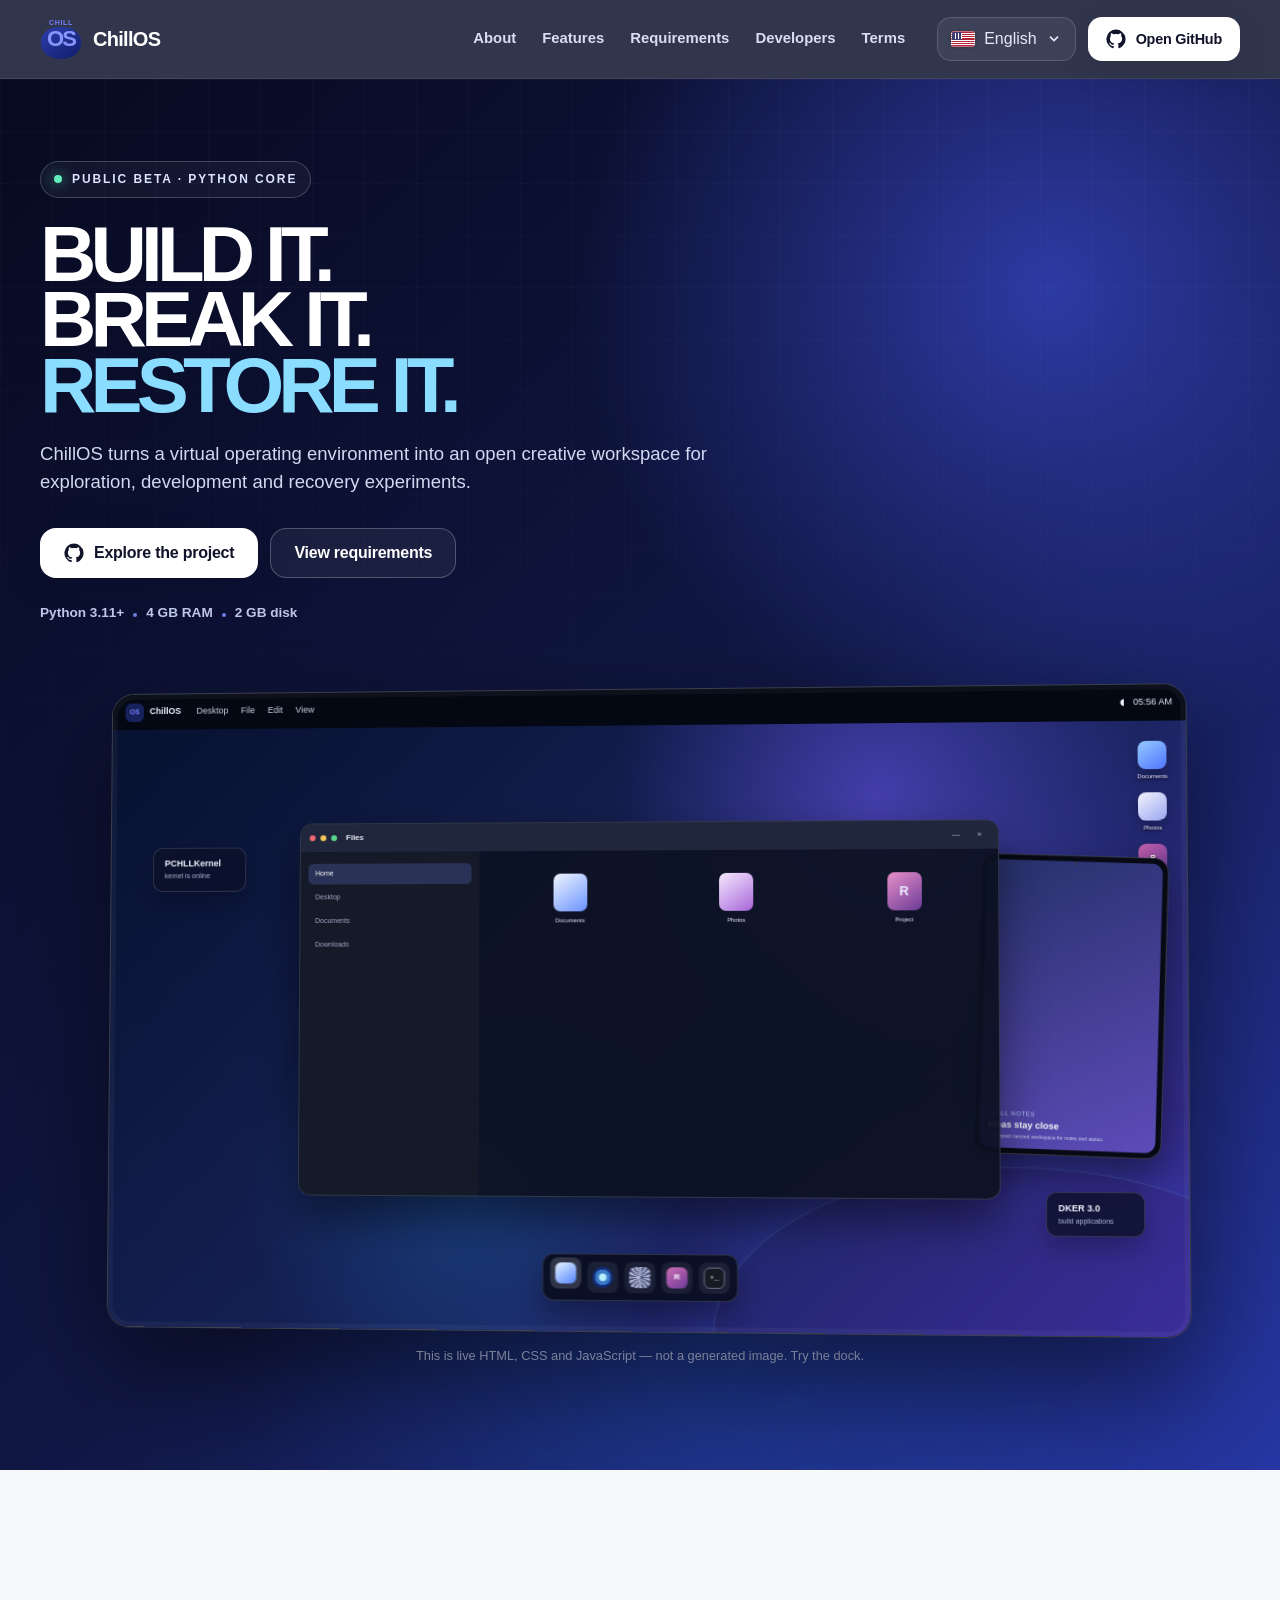
==== commit 350de39f: "Update index.html" ====
--- a/index.html
+++ b/index.html
@@ -303,7 +303,7 @@
 <div class="footer-links">
 <strong data-i18n="footer.contact">Contact</strong>
 <a href="https://t.me/feelourlife" rel="noopener noreferrer" target="_blank">@feelourlife</a>
-<a href="mailto:tihomirovsmile@gmail.com">tihomirovsmile@gmail.com</a>
+<a href="mailto:chillos@tihsmile.space">chillos@tihsmile.space</a>
 </div>
 </div>
 <div class="shell site-footer__bottom">
@@ -344,4 +344,4 @@
 </div>
 </div>
 <script defer="True" src="assets/js/site.js"></script></body>
-</html>+</html>
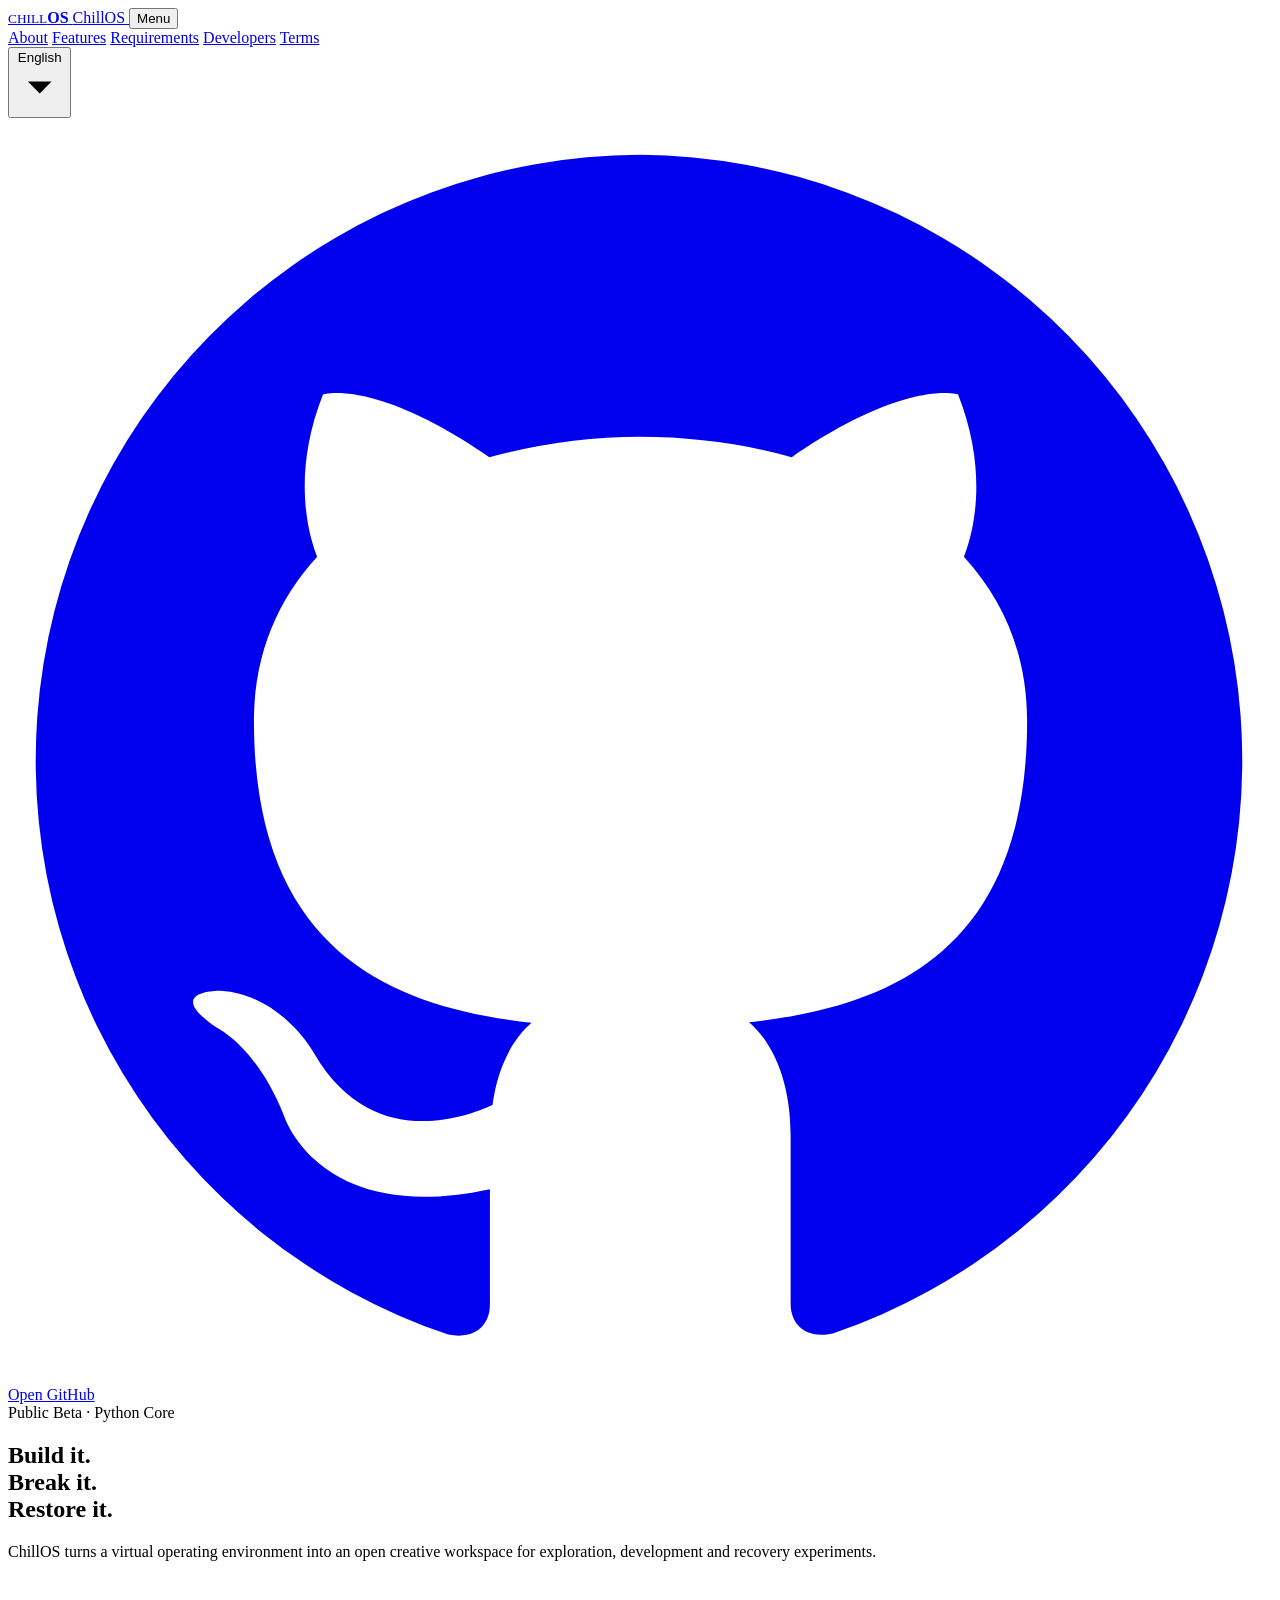
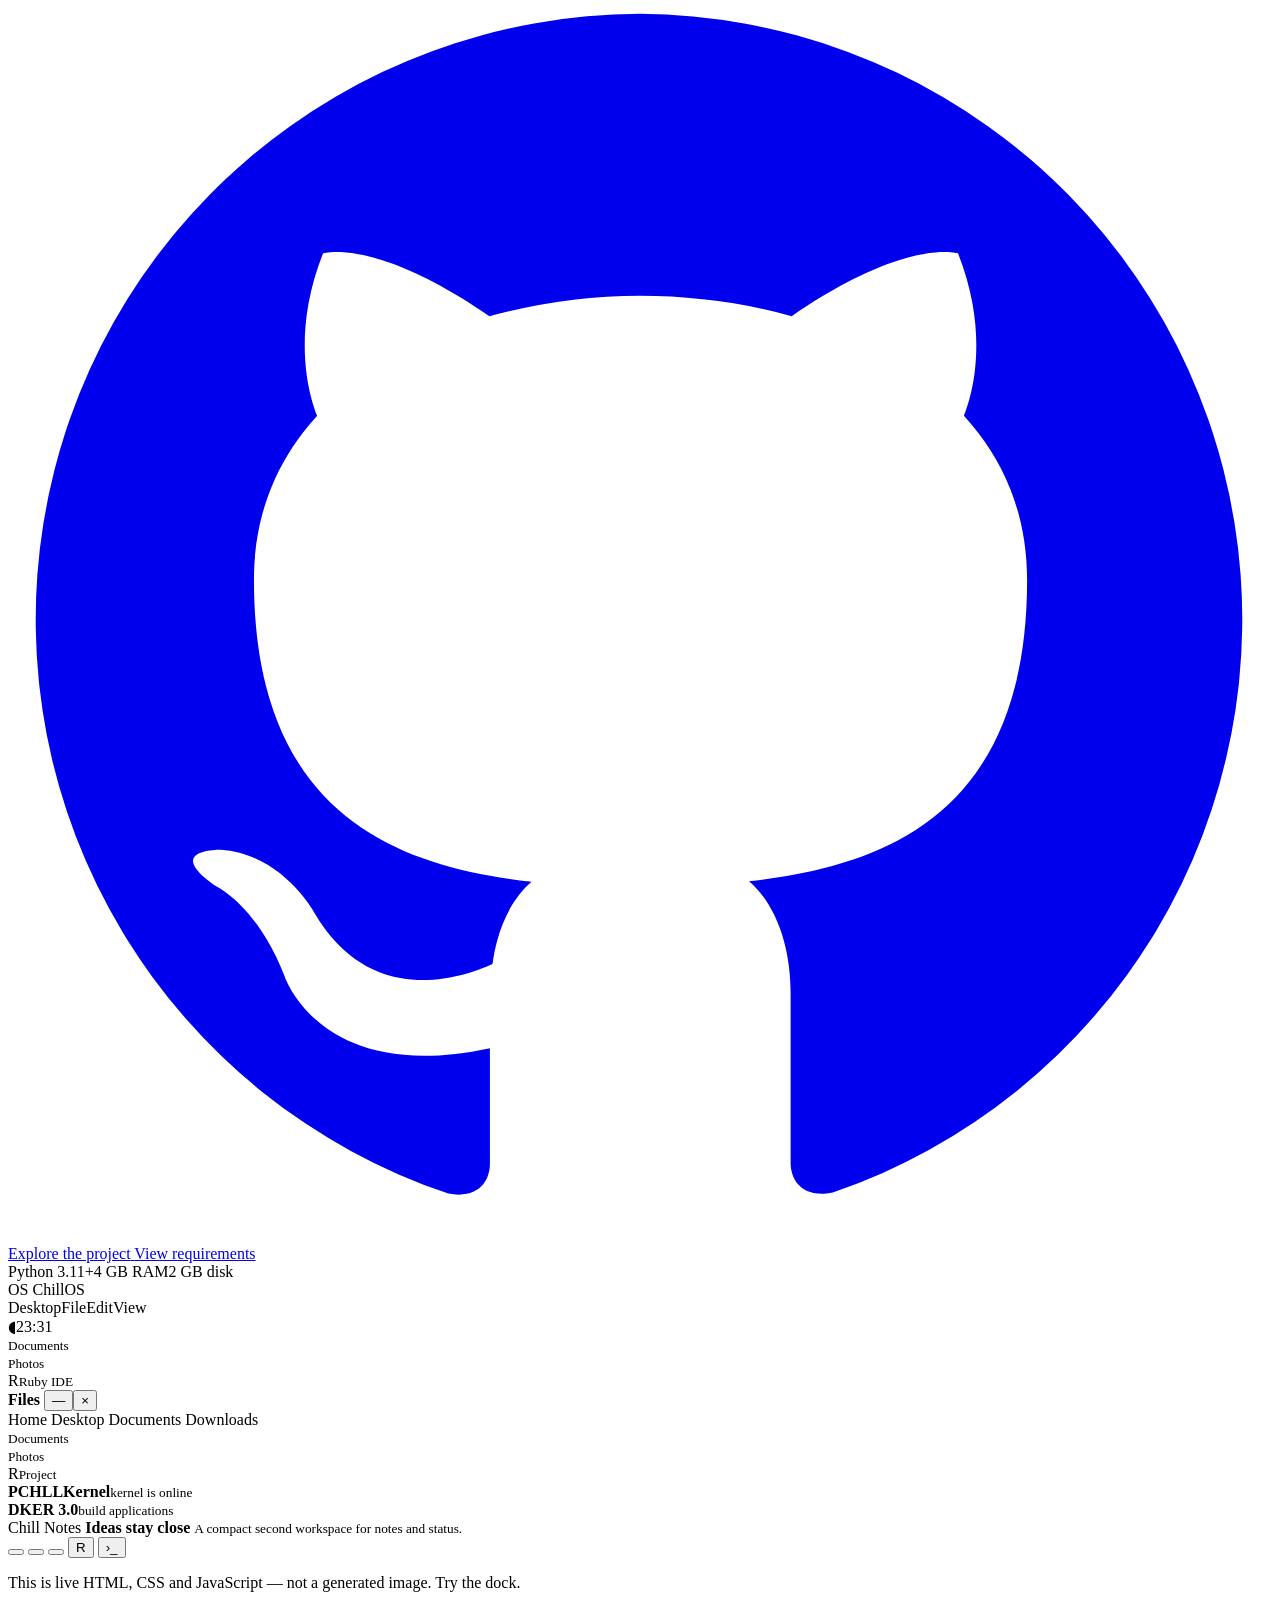
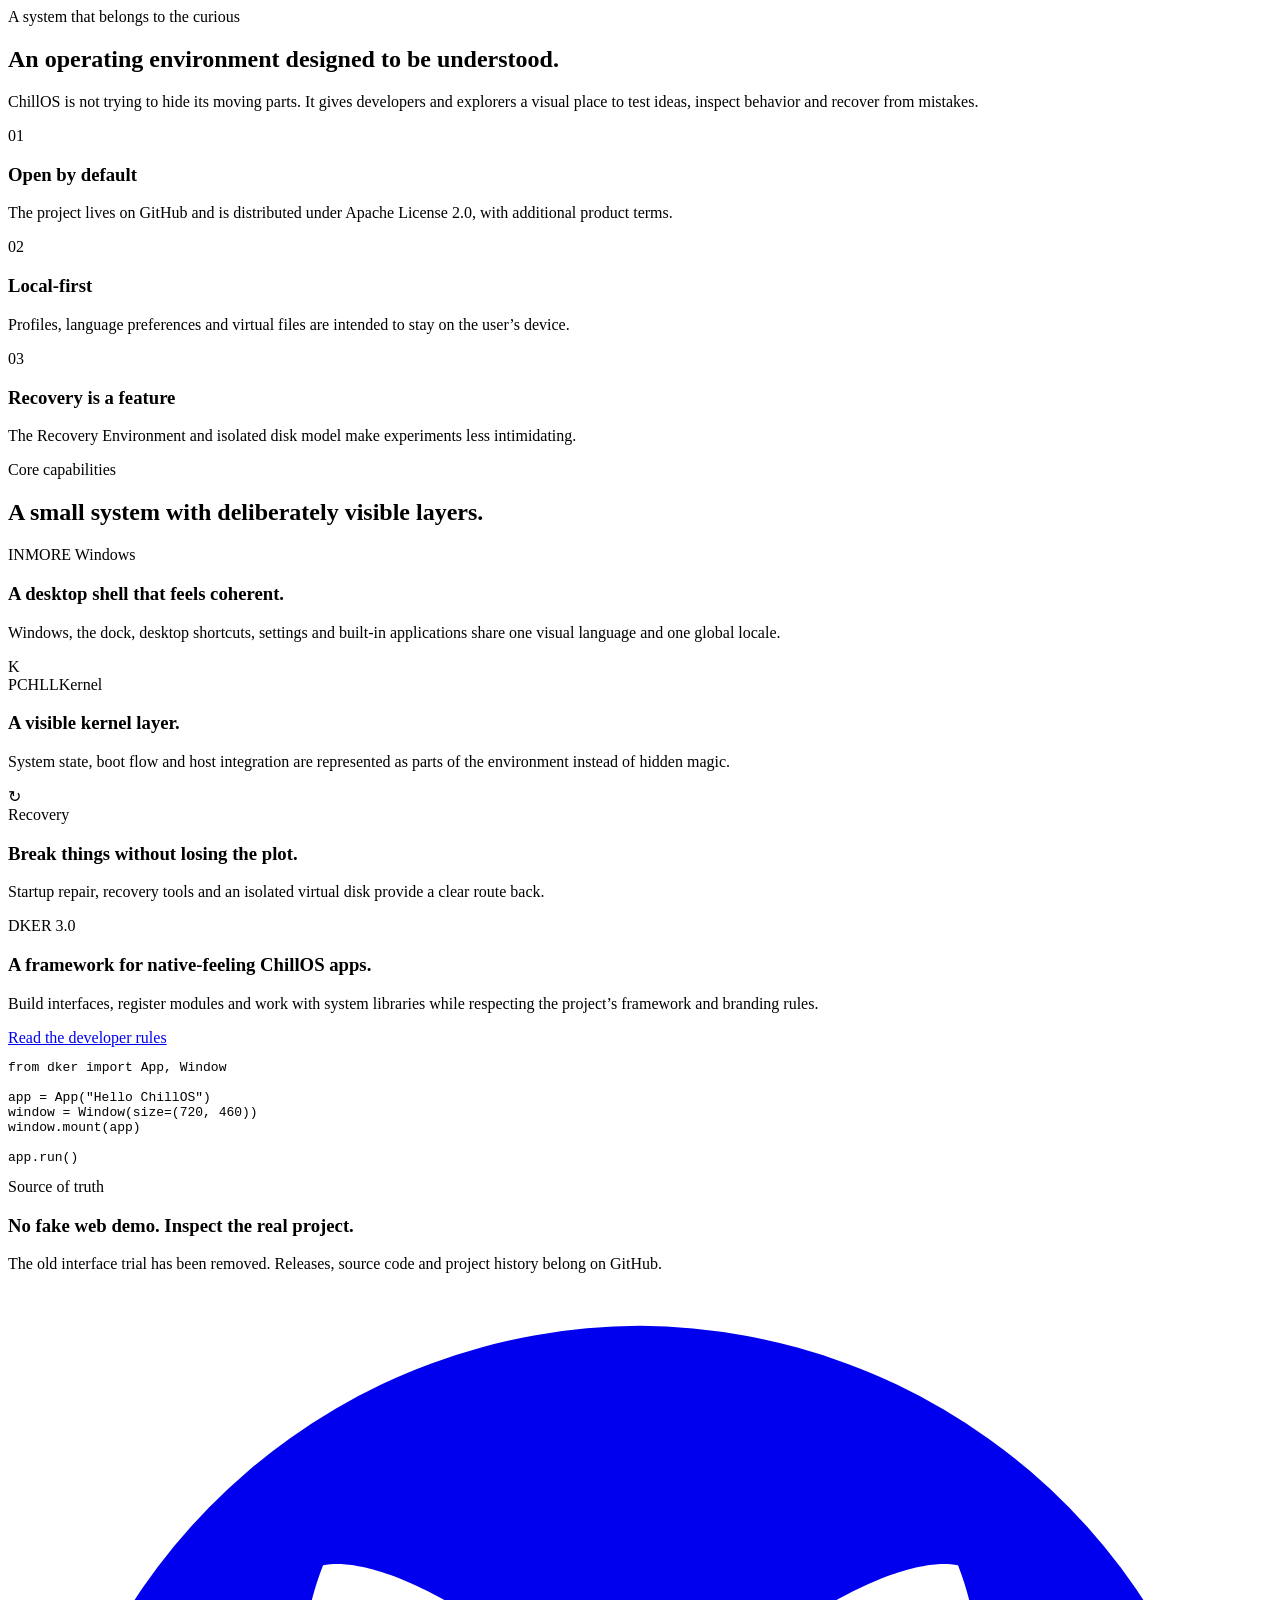
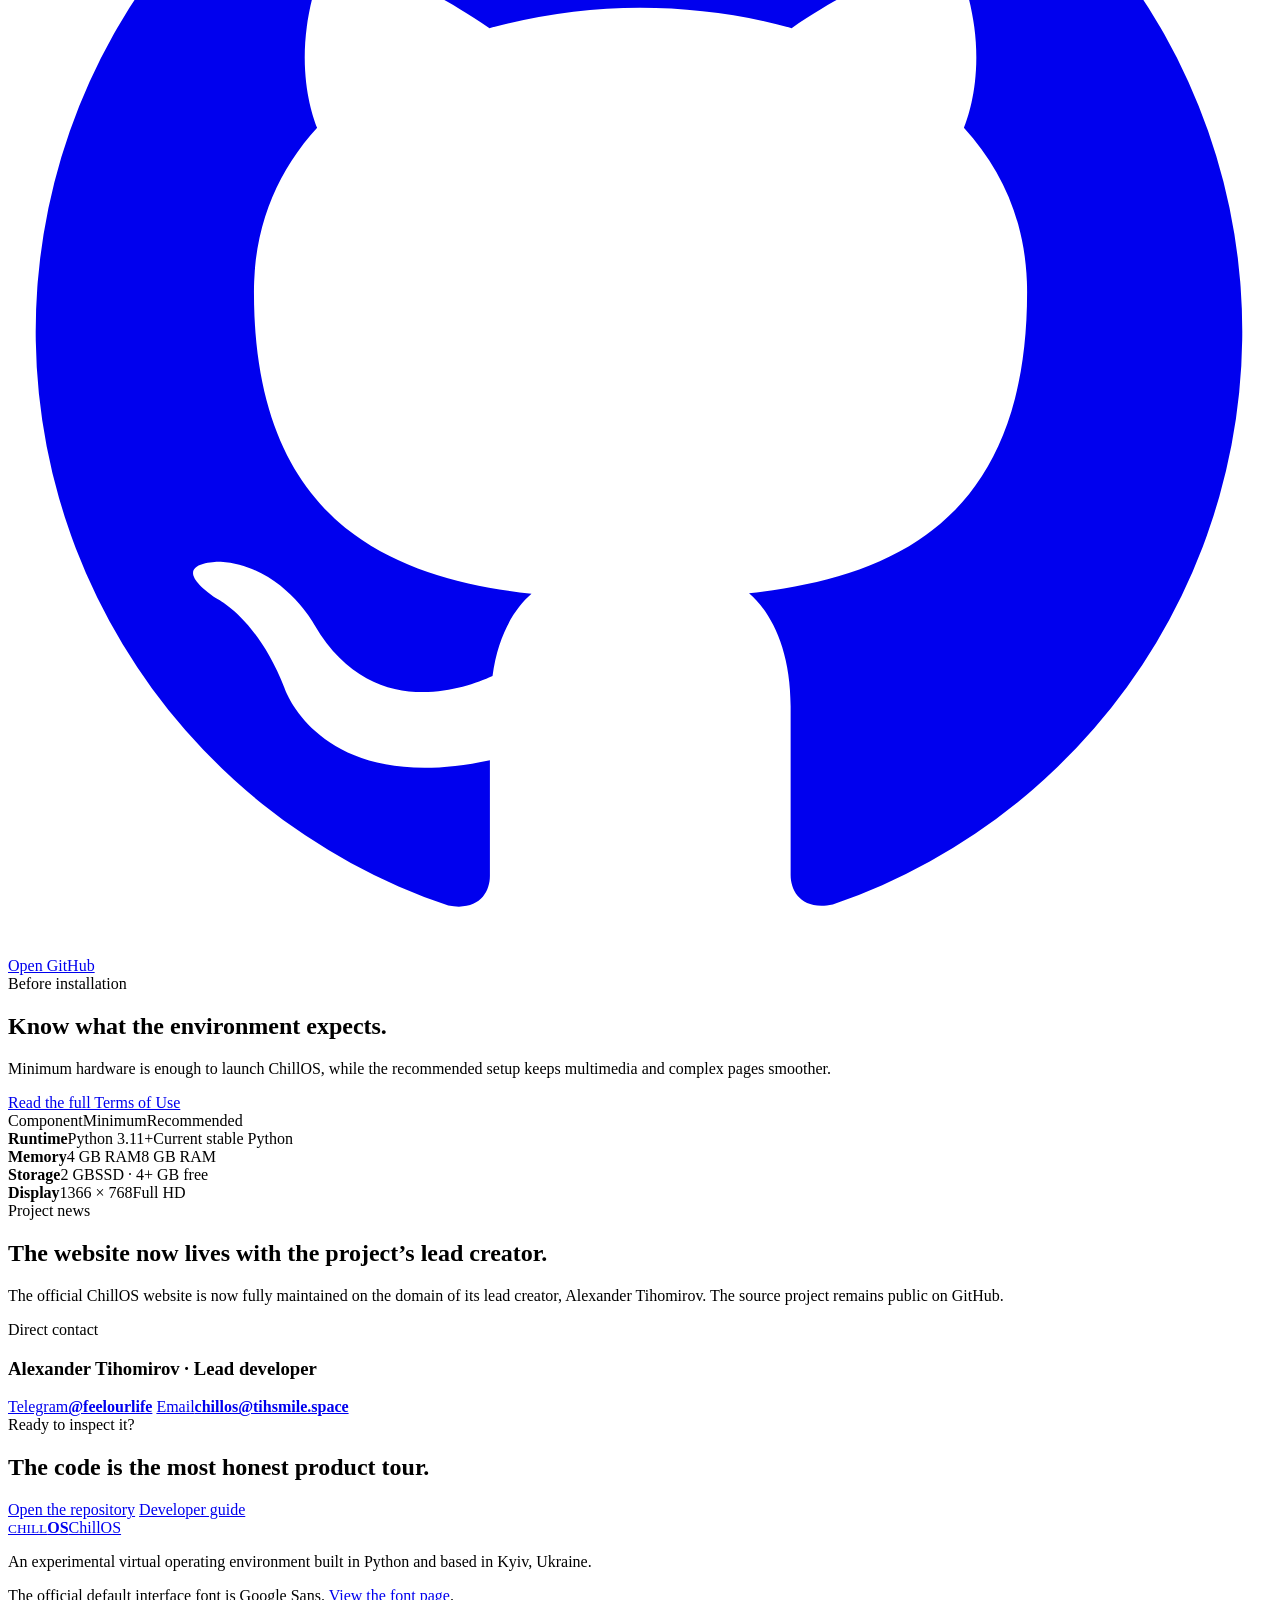
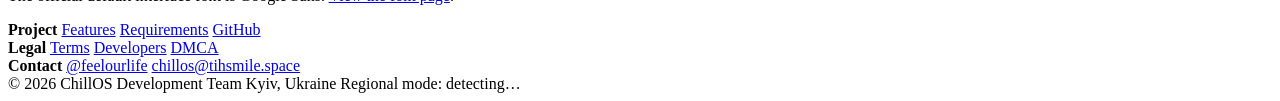
==== commit 8f96630d: "Замена" ====
--- a/index.html
+++ b/index.html
@@ -1,3 +1,4 @@
+<!-- ChillOS website deploy: v6-corporate-email-2026-07-27 -->
 <!doctype html>
 <html class="no-js" lang="en">
 <head>
@@ -9,7 +10,7 @@
 <meta content="Build, break and restore a virtual operating environment written in Python." property="og:description"/>
 <meta content="website" property="og:type"/>
 <title>ChillOS Python Core</title>
-<link href="assets/icons/favicon.svg" rel="icon" type="image/svg+xml"/><link href="assets/css/site.css" rel="stylesheet"/>
+<link href="assets/icons/favicon.svg" rel="icon" type="image/svg+xml"/><link href="assets/css/site-v6.css" rel="stylesheet"/>
 <script>document.documentElement.classList.replace('no-js','js');</script>
 </head>
 <body data-page="index">
@@ -264,7 +265,7 @@
 <span class="contact-card__label" data-i18n="news.contact">Direct contact</span>
 <h3 data-i18n="news.creator">Alexander Tihomirov · Lead developer</h3>
 <a href="https://t.me/feelourlife" rel="noopener noreferrer" target="_blank"><span data-i18n="common.telegram">Telegram</span><strong>@feelourlife</strong></a>
-<a href="mailto:tihomirovsmile@gmail.com"><span data-i18n="common.email">Email</span><strong>tihomirovsmile@gmail.com</strong></a>
+<a href="mailto:chillos@tihsmile.space"><span data-i18n="common.email">Email</span><strong>chillos@tihsmile.space</strong></a>
 </article>
 </div>
 </section>
@@ -343,5 +344,5 @@
 </div>
 </div>
 </div>
-<script defer="True" src="assets/js/site.js"></script></body>
-</html>
+<script defer="True" src="assets/js/site-v6.js"></script></body>
+</html>
